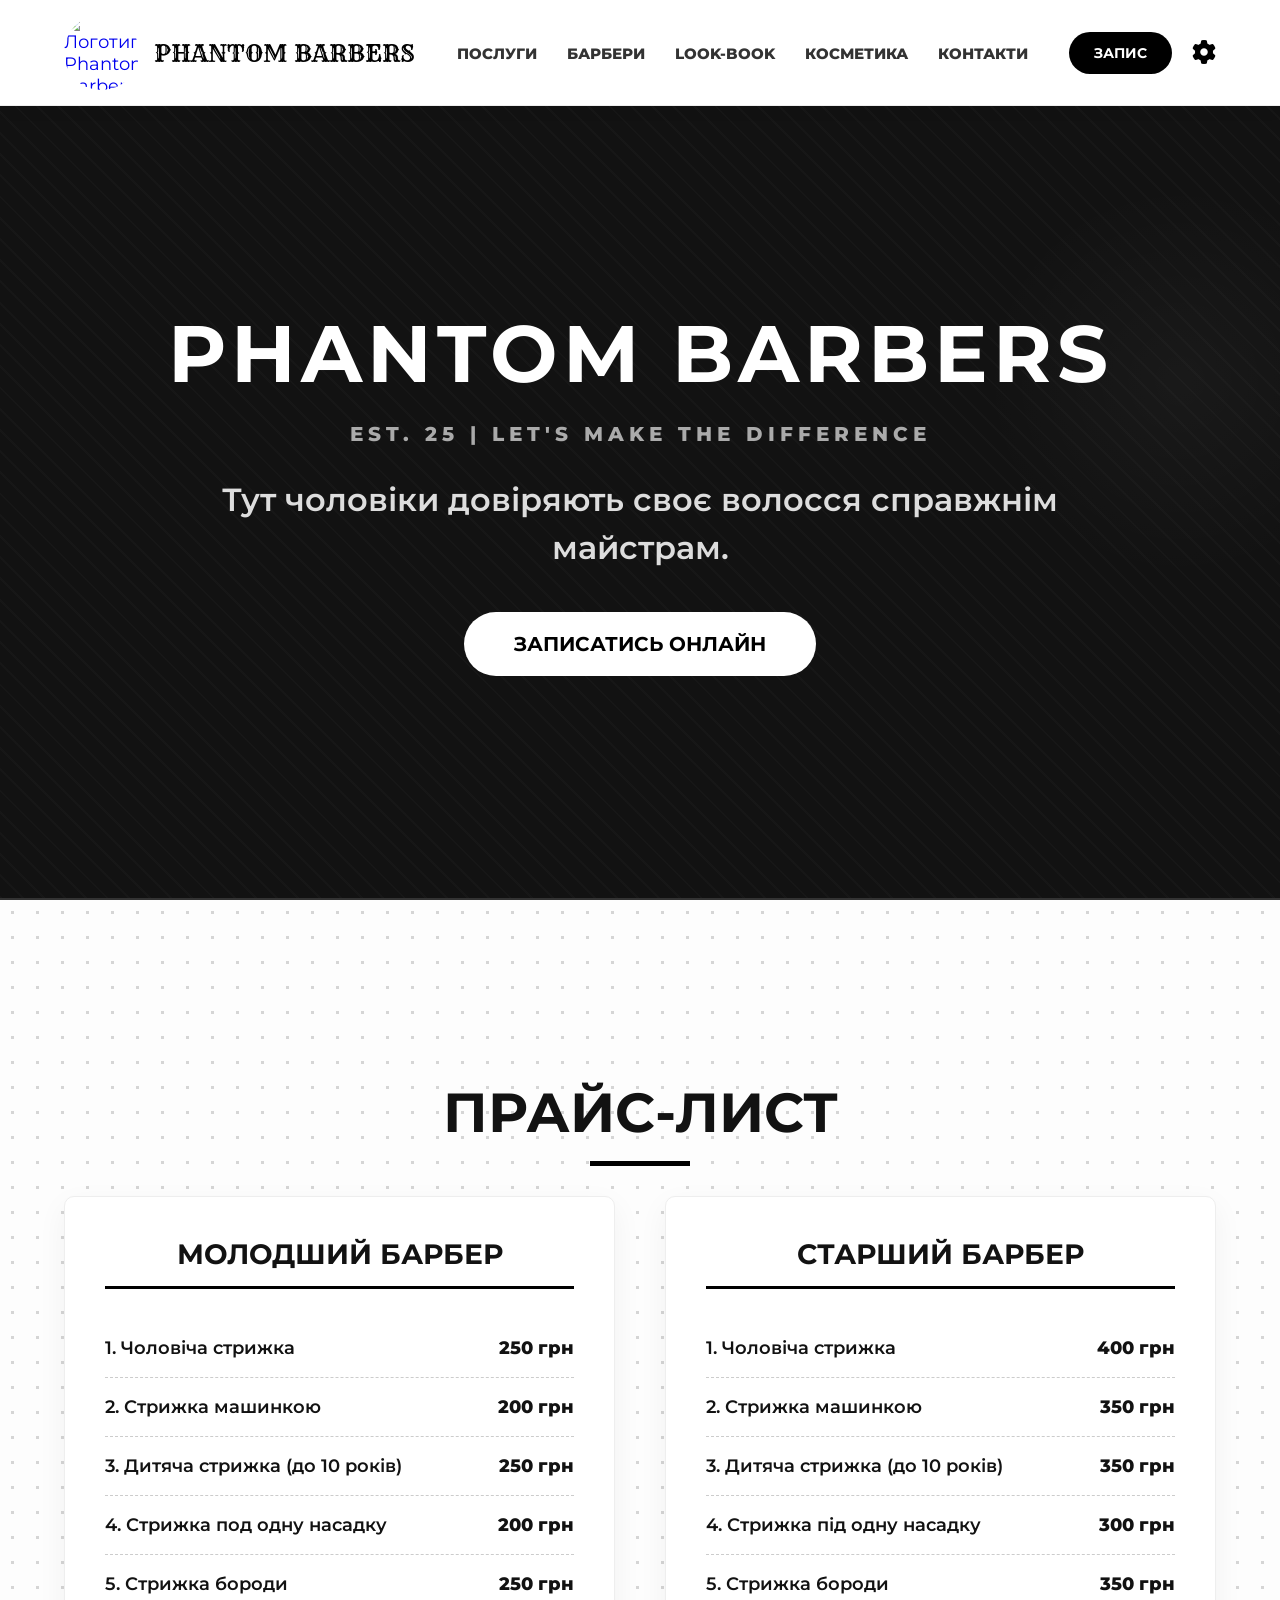
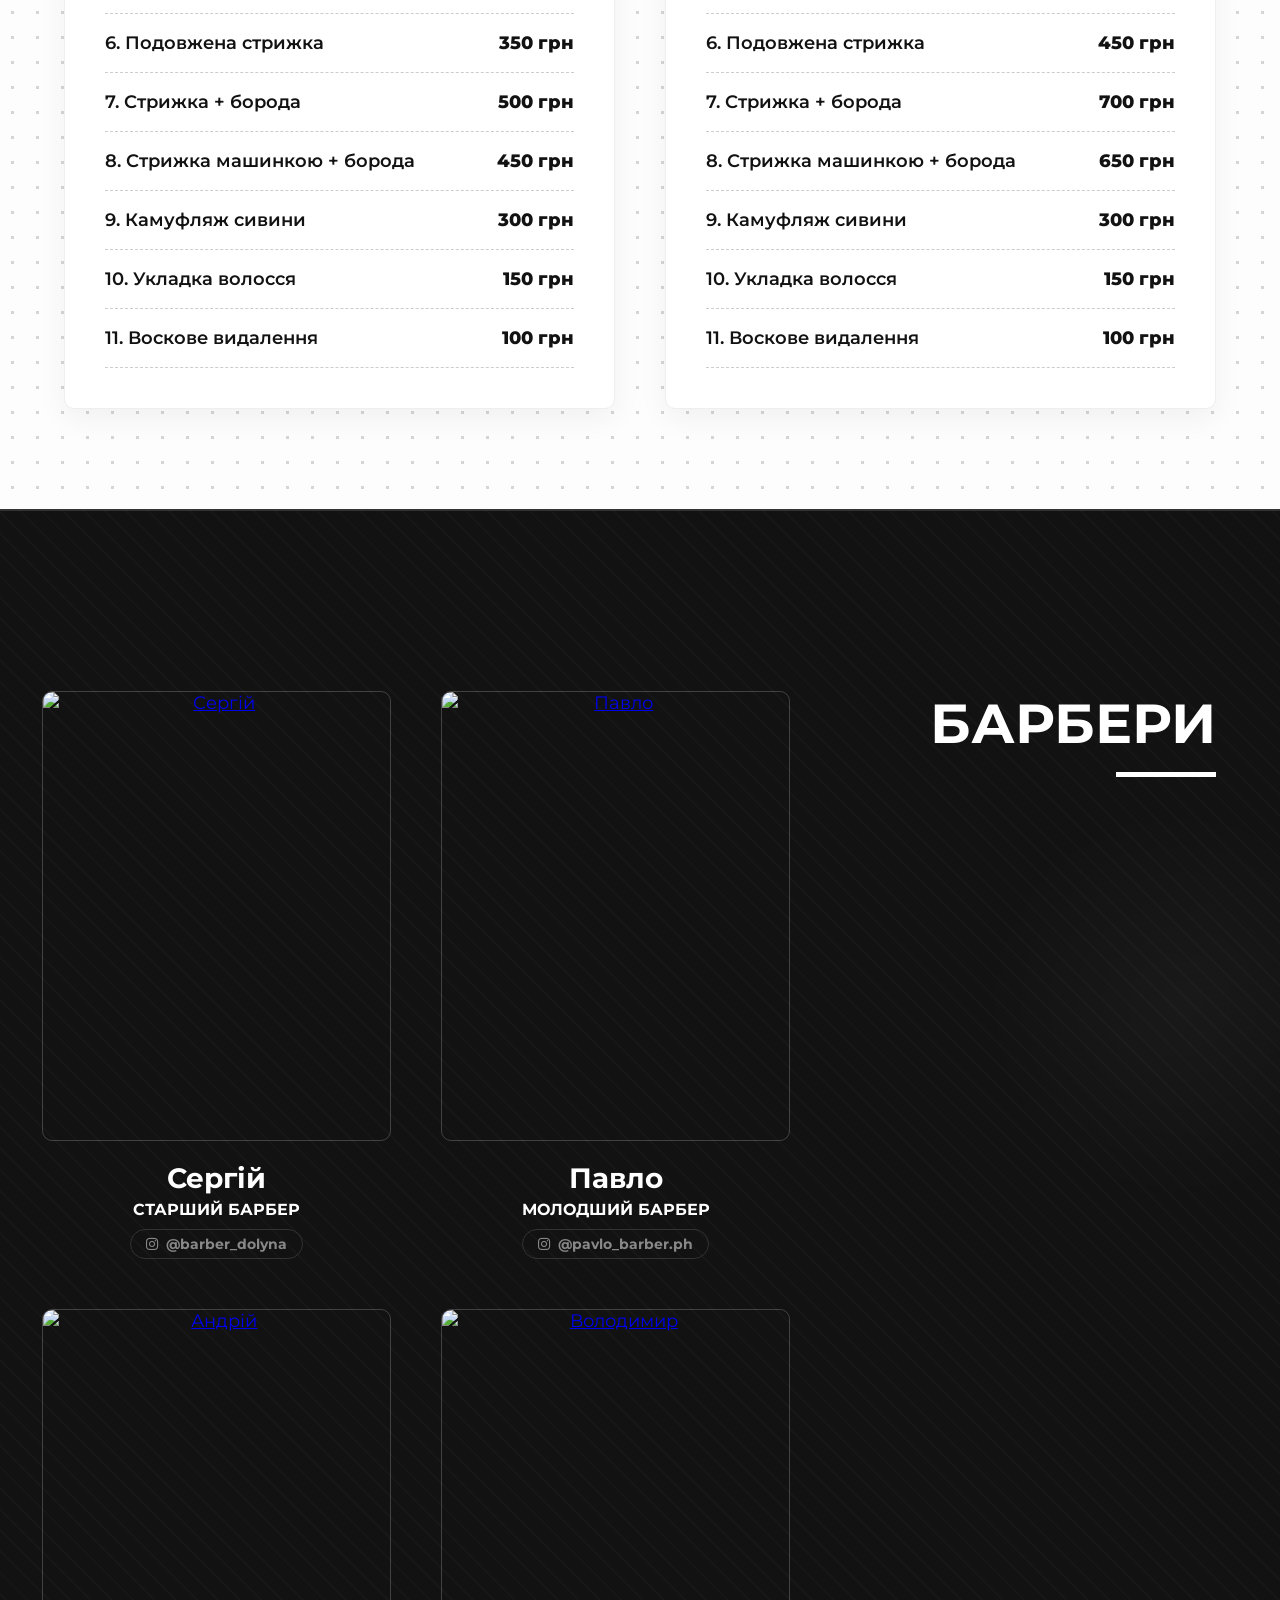
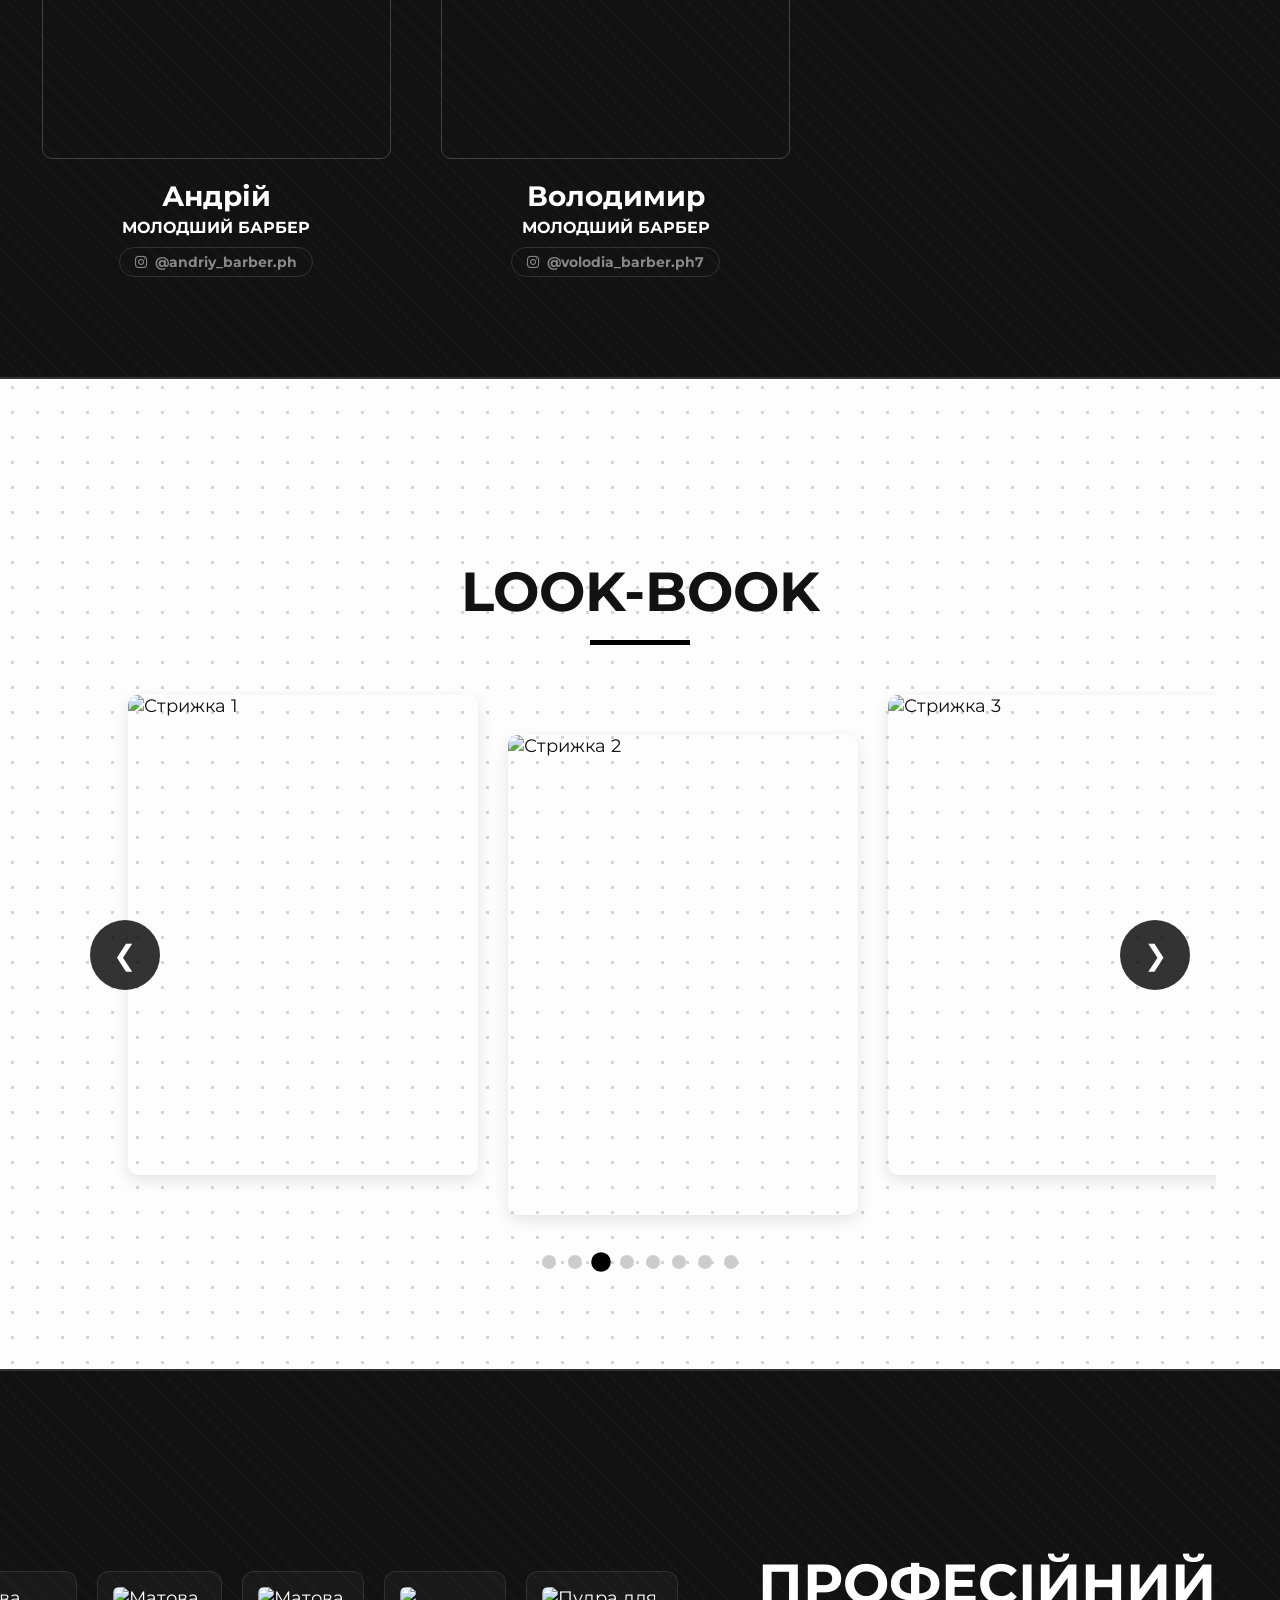
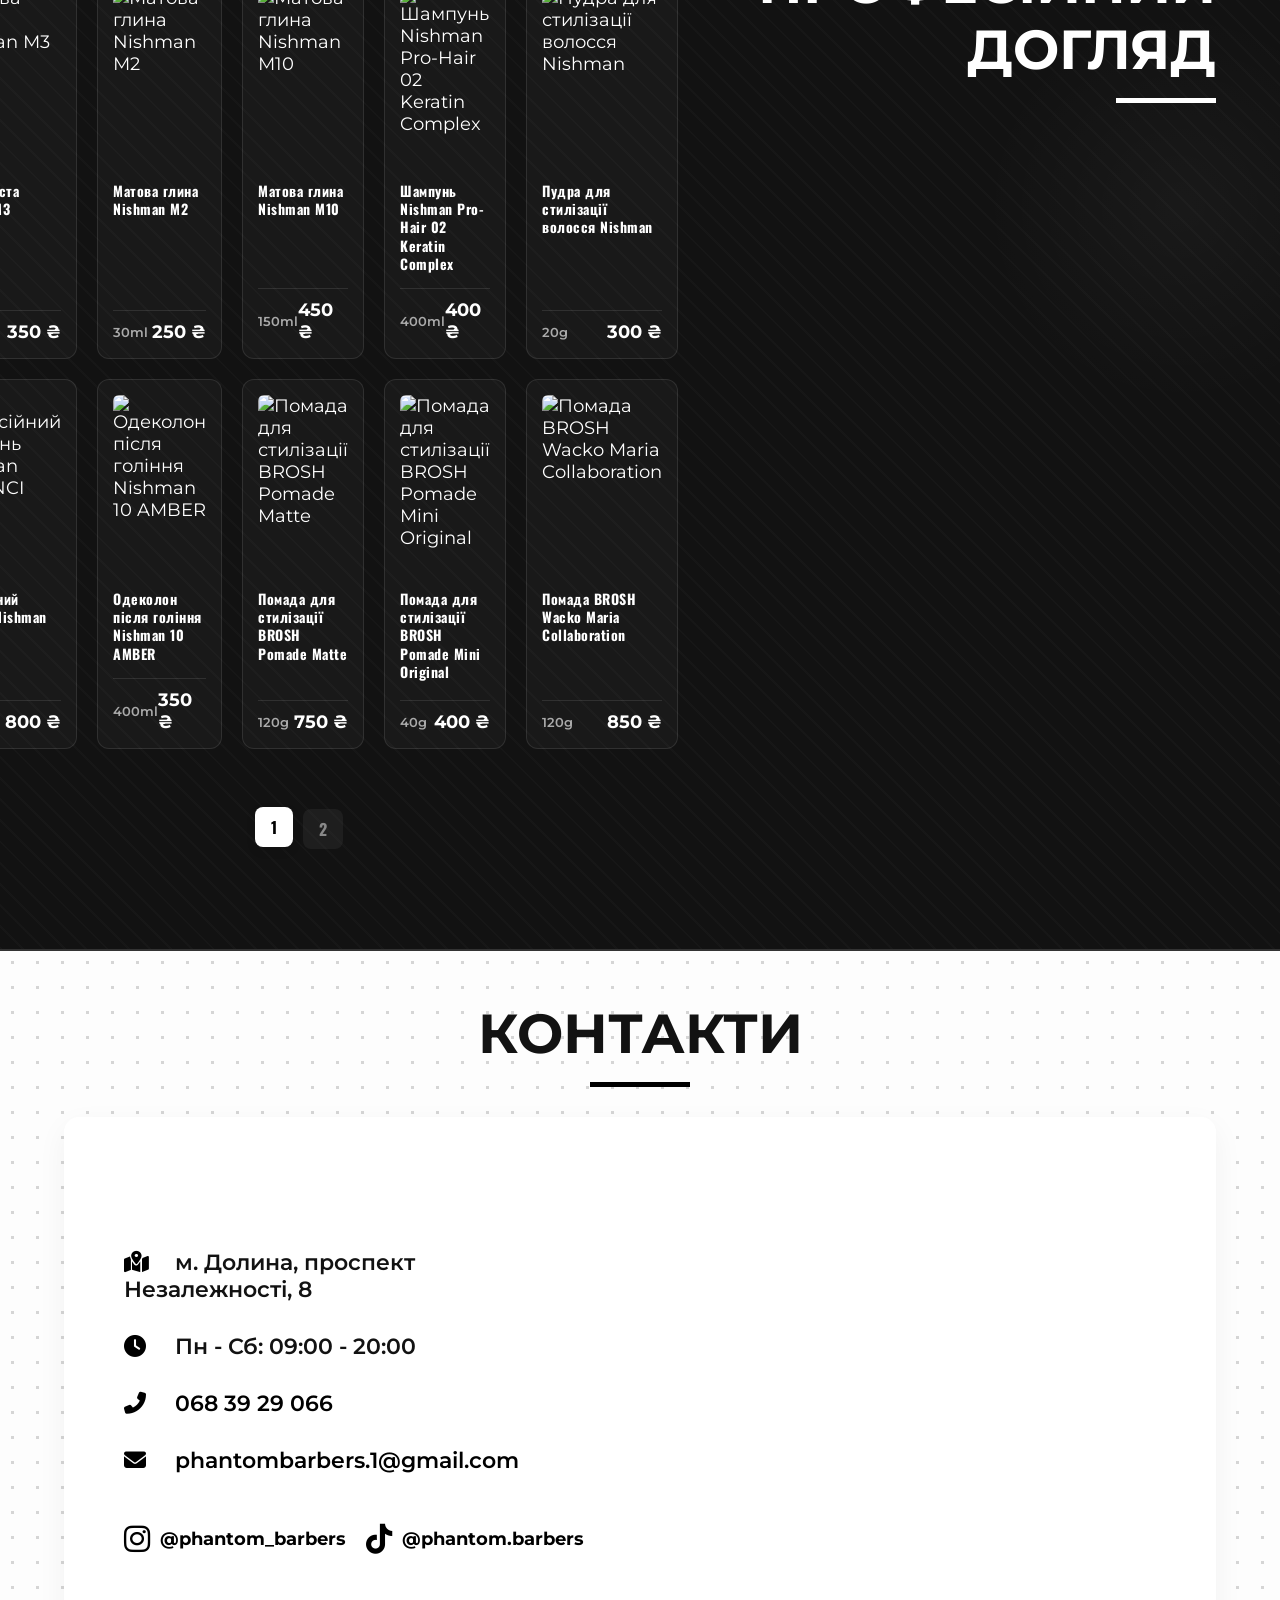
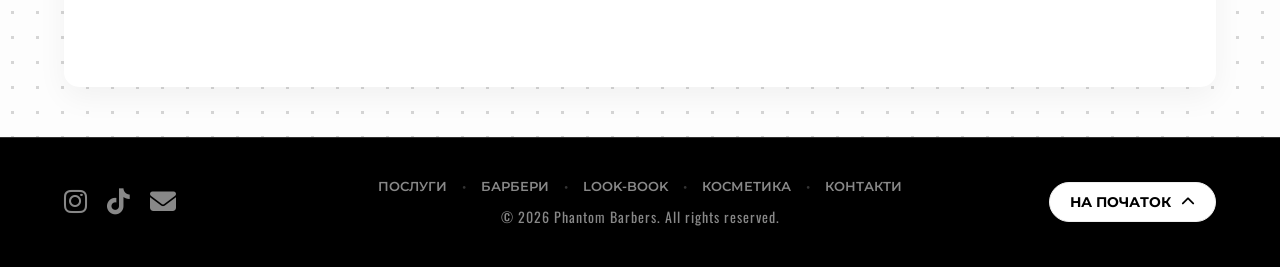
==== index.html @ be71cfca "Add files via upload" ====
<!DOCTYPE html>
<html lang="uk">
<head>
    <meta charset="UTF-8">
    <meta name="viewport" content="width=device-width, initial-scale=1.0">
    
    <title>Phantom Barbers | Долина</title>
    <meta name="description" content="Phantom Barbers — преміальний барбершоп у м. Долина. Професійні чоловічі стрижки, оформлення бороди та якісна чоловіча косметика.">
    
    <link rel="stylesheet" href="https://cdnjs.cloudflare.com/ajax/libs/font-awesome/6.4.0/css/all.min.css">
    <link rel="icon" type="image/png" href="images/logo.jpg">
    <link rel="stylesheet" href="style.css">
    
    <link href="https://fonts.googleapis.com/css2?family=Montserrat:wght@300;400;600;800&family=Oswald:wght@500;700&family=Rye&display=swap" rel="stylesheet">
</head>
<body id="top">

    <div id="preloader"><img src="images/logo.jpg" alt="Завантаження" class="preloader-logo"></div>

    <header>
        <a href="#top" class="logo-block">
            <img src="images/logo.jpg" alt="Логотип Phantom Barbers" class="header-logo">
            <span class="logo-text">Phantom Barbers</span>
        </a>
        
        <button class="hamburger" aria-label="Відкрити меню навігації"><i class="fas fa-bars"></i></button>

        <nav class="nav-menu">
            <ul>
                <li><a href="#services">Послуги</a></li>
                <li><a href="#barbers">Барбери</a></li>
                <li><a href="#lookbook">Look-Book</a></li>
                <li><a href="#cosmetics">Косметика</a></li>
                <li><a href="#contacts">Контакти</a></li>
                
                <li class="mobile-book-li">
                    <a href="https://w.wlaunch.net/i/999b5880-0034-11f1-920a-491fb198e776/b/999d2d5e-0034-11f1-920a-491fb198e776/r" target="_blank" class="mobile-book-btn" style="color: #ffffff !important; background-color: #000000 !important; border: 2px solid #ffffff !important; opacity: 1 !important; font-weight: 900 !important; letter-spacing: 1px !important;">ЗАПИС ОНЛАЙН</a>
                </li>
                
                <li class="mobile-settings">
                    <div class="theme-switcher-block">
                        <button onclick="toggleTheme('light')" class="theme-toggle-btn btn-light-theme active"><i class="fas fa-sun"></i></button>
                        <button onclick="toggleTheme('dark')" class="theme-toggle-btn btn-dark-theme"><i class="fas fa-moon"></i></button>
                    </div>
                    <div class="lang-switcher">
                        <a href="index.html" class="lang active">УКР</a>
                        <a href="en.html" class="lang">ENG</a>
                    </div>
                </li>
            </ul>
        </nav>
        
        <div class="header-actions">
            <a href="https://w.wlaunch.net/i/999b5880-0034-11f1-920a-491fb198e776/b/999d2d5e-0034-11f1-920a-491fb198e776/r" target="_blank" class="header-book-btn">ЗАПИС</a>
            <div class="settings-container">
                <button class="gear-btn" aria-label="Налаштування сайту"><i class="fas fa-cog"></i></button>
                <div class="settings-dropdown">
                    <p class="dropdown-title">Тема</p>
                    <div class="theme-switcher-block">
                        <button onclick="toggleTheme('light')" class="theme-toggle-btn btn-light-theme active"><i class="fas fa-sun"></i> Світла</button>
                        <button onclick="toggleTheme('dark')" class="theme-toggle-btn btn-dark-theme"><i class="fas fa-moon"></i> Темна</button>
                    </div>
                    <p class="dropdown-title">Мова</p>
                    <div class="lang-switcher">
                        <a href="index.html" class="lang active">УКР</a>
                        <a href="en.html" class="lang">ENG</a>
                    </div>
                </div>
            </div>
        </div>
    </header>

    <section id="about" class="hero dark-section">
        <div class="hero-content scroll-reveal">
            <h1>PHANTOM BARBERS</h1>
            <p class="subtitle">EST. 25 | LET'S MAKE THE DIFFERENCE</p>
            <p class="about-text">Тут чоловіки довіряють своє волосся справжнім майстрам.</p>
            <a href="https://w.wlaunch.net/i/999b5880-0034-11f1-920a-491fb198e776/b/999d2d5e-0034-11f1-920a-491fb198e776/r" target="_blank" class="btn-book pulse-btn hero-btn">ЗАПИСАТИСЬ ОНЛАЙН</a>
        </div>
    </section>

    <section id="services" class="full-width-section light-section" style="padding-bottom: 100px;">
        <h2 class="section-title title-center scroll-reveal">ПРАЙС-ЛИСТ</h2>
        
        <div class="mobile-price-toggle scroll-reveal">
            <button class="price-btn active" id="btn-junior" onclick="togglePrice('junior')">МОЛОДШИЙ БАРБЕР</button>
            <button class="price-btn" id="btn-senior" onclick="togglePrice('senior')">СТАРШИЙ БАРБЕР</button>
        </div>

        <div class="price-lists-wrapper">
            <div class="price-list-col slide-left" id="col-junior">
                <h3 class="price-col-title">МОЛОДШИЙ БАРБЕР</h3>
                <div class="price-row"><span class="col-service">1. Чоловіча стрижка</span><span class="col-price">250 грн</span></div>
                <div class="price-row"><span class="col-service">2. Стрижка машинкою</span><span class="col-price">200 грн</span></div>
                <div class="price-row"><span class="col-service">3. Дитяча стрижка (до 10 років)</span><span class="col-price">250 грн</span></div>
                <div class="price-row"><span class="col-service">4. Стрижка под одну насадку</span><span class="col-price">200 грн</span></div>
                <div class="price-row"><span class="col-service">5. Стрижка бороди</span><span class="col-price">250 грн</span></div>
                <div class="price-row"><span class="col-service">6. Подовжена стрижка</span><span class="col-price">350 грн</span></div>
                <div class="price-row"><span class="col-service">7. Стрижка + борода</span><span class="col-price">500 грн</span></div>
                <div class="price-row"><span class="col-service">8. Стрижка машинкою + борода</span><span class="col-price">450 грн</span></div>
                <div class="price-row"><span class="col-service">9. Камуфляж сивини</span><span class="col-price">300 грн</span></div>
                <div class="price-row"><span class="col-service">10. Укладка волосся</span><span class="col-price">150 грн</span></div>
                <div class="price-row"><span class="col-service">11. Воскове видалення</span><span class="col-price">100 грн</span></div>
            </div>
            
            <div class="price-list-col slide-right hidden-mobile" id="col-senior">
                <h3 class="price-col-title">СТАРШИЙ БАРБЕР</h3>
                <div class="price-row"><span class="col-service">1. Чоловіча стрижка</span><span class="col-price">400 грн</span></div>
                <div class="price-row"><span class="col-service">2. Стрижка машинкою</span><span class="col-price">350 грн</span></div>
                <div class="price-row"><span class="col-service">3. Дитяча стрижка (до 10 років)</span><span class="col-price">350 грн</span></div>
                <div class="price-row"><span class="col-service">4. Стрижка під одну насадку</span><span class="col-price">300 грн</span></div>
                <div class="price-row"><span class="col-service">5. Стрижка бороди</span><span class="col-price">350 грн</span></div>
                <div class="price-row"><span class="col-service">6. Подовжена стрижка</span><span class="col-price">450 грн</span></div>
                <div class="price-row"><span class="col-service">7. Стрижка + борода</span><span class="col-price">700 грн</span></div>
                <div class="price-row"><span class="col-service">8. Стрижка машинкою + борода</span><span class="col-price">650 грн</span></div>
                <div class="price-row"><span class="col-service">9. Камуфляж сивини</span><span class="col-price">300 грн</span></div>
                <div class="price-row"><span class="col-service">10. Укладка волосся</span><span class="col-price">150 грн</span></div>
                <div class="price-row"><span class="col-service">11. Воскове видалення</span><span class="col-price">100 грн</span></div>
            </div>
        </div>
    </section>

    <section id="barbers" class="split-section reverse dark-section">
        <div class="split-title"><h2 class="section-title title-right">БАРБЕРИ</h2></div>
        <div class="split-content grid-2x2">
            <article class="barber-box scroll-reveal">
                <a href="https://instagram.com/barber_dolyna" target="_blank"><img src="images/barber1.jpg" alt="Сергій" class="b-img" loading="lazy"></a>
                <h3>Сергій</h3><span class="b-rank">Старший барбер</span>
                <a href="https://instagram.com/barber_dolyna" class="b-inst" target="_blank"><i class="fab fa-instagram"></i> @barber_dolyna</a>
            </article>
            <article class="barber-box scroll-reveal">
                <a href="https://instagram.com/pavlo_barber.ph" target="_blank"><img src="images/barber2.jpg" alt="Павло" class="b-img" loading="lazy"></a>
                <h3>Павло</h3><span class="b-rank">Молодший барбер</span>
                <a href="https://instagram.com/pavlo_barber.ph" class="b-inst" target="_blank"><i class="fab fa-instagram"></i> @pavlo_barber.ph</a>
            </article>
            <article class="barber-box scroll-reveal">
                <a href="https://instagram.com/andriy_barber.ph" target="_blank"><img src="images/barber3.jpg" alt="Андрій" class="b-img" loading="lazy"></a>
                <h3>Андрій</h3><span class="b-rank">Молодший барбер</span>
                <a href="https://instagram.com/andriy_barber.ph" class="b-inst" target="_blank"><i class="fab fa-instagram"></i> @andriy_barber.ph</a>
            </article>
            <article class="barber-box scroll-reveal">
                <a href="https://instagram.com/volodia_barber.ph7" target="_blank"><img src="images/barber4.jpg" alt="Володимир" class="b-img" loading="lazy"></a>
                <h3>Володимир</h3><span class="b-rank">Молодший барбер</span>
                <a href="https://instagram.com/volodia_barber.ph7" class="b-inst" target="_blank"><i class="fab fa-instagram"></i> @volodia_barber.ph7</a>
            </article>
        </div>
    </section>

    <section id="lookbook" class="full-width-section light-section">
        <h2 class="section-title title-center scroll-reveal">LOOK-BOOK</h2>
        <div class="lookbook-container scroll-reveal">
            <button class="look-btn l-prev" aria-label="Попереднє фото" onclick="moveLookbook(-1)">❮</button>
            <button class="look-btn l-next" aria-label="Наступне фото" onclick="moveLookbook(1)">❯</button>
            <div class="lookbook-track" id="lookbook-track">
                <img src="images/work1.jpg" data-index="0" alt="Стрижка 1" loading="lazy" onclick="openLightbox(this)">
                <img src="images/work2.jpg" data-index="1" alt="Стрижка 2" loading="lazy" onclick="openLightbox(this)">
                <img src="images/work3.jpg" data-index="2" alt="Стрижка 3" loading="lazy" onclick="openLightbox(this)">
                <img src="images/work4.jpg" data-index="3" alt="Стрижка 4" loading="lazy" onclick="openLightbox(this)">
                <img src="images/work5.jpg" data-index="4" alt="Стрижка 5" loading="lazy" onclick="openLightbox(this)">
                <img src="images/work6.jpg" data-index="5" alt="Стрижка 6" loading="lazy" onclick="openLightbox(this)">
                <img src="images/work7.jpg" data-index="6" alt="Стрижка 7" loading="lazy" onclick="openLightbox(this)">
                <img src="images/work8.jpg" data-index="7" alt="Стрижка 8" loading="lazy" onclick="openLightbox(this)">
            </div>
        </div>
        <div class="lookbook-dots scroll-reveal">
            <button class="dot active" data-dot="0" aria-label="Фото 1" onclick="jumpToLookbook(0)"></button>
            <button class="dot" data-dot="1" aria-label="Фото 2" onclick="jumpToLookbook(1)"></button>
            <button class="dot" data-dot="2" aria-label="Фото 3" onclick="jumpToLookbook(2)"></button>
            <button class="dot" data-dot="3" aria-label="Фото 4" onclick="jumpToLookbook(3)"></button>
            <button class="dot" data-dot="4" aria-label="Фото 5" onclick="jumpToLookbook(4)"></button>
            <button class="dot" data-dot="5" aria-label="Фото 6" onclick="jumpToLookbook(5)"></button>
            <button class="dot" data-dot="6" aria-label="Фото 7" onclick="jumpToLookbook(6)"></button>
            <button class="dot" data-dot="7" aria-label="Фото 8" onclick="jumpToLookbook(7)"></button>
        </div>
    </section>

    <section id="cosmetics" class="split-section reverse dark-section">
        <div class="split-title"><h2 class="section-title title-right">ПРОФЕСІЙНИЙ ДОГЛЯД</h2></div>
        <div class="split-content">
            <div class="cosmetics-slider-container scroll-reveal">
                <div class="cosmetics-track" id="cosmetics-grid"></div>
                <div class="pagination" id="cosmetics-pagination"></div>
            </div>
        </div>
    </section>

    <section id="contacts" class="light-section" style="padding-top: 50px; padding-bottom: 50px;">
        <h2 class="section-title title-center scroll-reveal">КОНТАКТИ</h2>
        <div class="contacts-wrapper scroll-reveal">
            <div class="c-info">
                <p class="c-item"><i class="fas fa-map-marked-alt"></i> м. Долина, проспект Незалежності, 8</p>
                <p class="c-item"><i class="fas fa-clock"></i> Пн - Сб: 09:00 - 20:00</p>
                <p class="c-item"><i class="fas fa-phone-alt"></i> <a href="tel:0683929066">068 39 29 066</a></p>
                <p class="c-item"><i class="fas fa-envelope"></i> <a href="mailto:phantombarbers.1@gmail.com">phantombarbers.1@gmail.com</a></p>
                <div class="c-socials">
                    <a href="https://instagram.com/phantom_barbers" target="_blank"><i class="fab fa-instagram"></i> @phantom_barbers</a>
                    <a href="https://tiktok.com/@phantom.barbers" target="_blank"><i class="fab fa-tiktok"></i> @phantom.barbers</a>
                </div>
            </div>
            <div class="c-map">
                <iframe src="https://maps.google.com/maps?q=проспект+Незалежності,+8,+Долина,+Івано-Франківська+область&output=embed" width="100%" height="100%" style="border:0; min-height: 450px; border-radius: 15px;" allowfullscreen="" loading="lazy" referrerpolicy="no-referrer-when-downgrade"></iframe>
            </div>
        </div>
    </section>

    <a href="https://w.wlaunch.net/i/999b5880-0034-11f1-920a-491fb198e776/b/999d2d5e-0034-11f1-920a-491fb198e776/r" target="_blank" class="float-book-btn pulse-btn" aria-label="Записатись">
        <i class="fas fa-cut"></i><span>ЗАПИС</span>
    </a>

    <footer>
        <div class="footer-container">
            <div class="footer-left">
                <div class="footer-socials">
                    <a href="https://instagram.com/phantom_barbers" target="_blank" aria-label="Instagram"><i class="fab fa-instagram"></i></a>
                    <a href="https://tiktok.com/@phantom.barbers" target="_blank" aria-label="TikTok"><i class="fab fa-tiktok"></i></a>
                    <a href="mailto:phantombarbers.1@gmail.com" aria-label="Email"><i class="fas fa-envelope"></i></a>
                </div>
            </div>
            <div class="footer-center">
                <div class="footer-text-nav">
                    <a href="#services">Послуги</a>
                    <a href="#barbers">Барбери</a>
                    <a href="#lookbook">Look-Book</a>
                    <a href="#cosmetics">Косметика</a>
                    <a href="#contacts">Контакти</a>
                </div>
                <p>© 2026 Phantom Barbers. All rights reserved.</p>
            </div>
            <div class="footer-right">
                <a href="#top" class="btn-to-top" aria-label="На початок">На початок <i class="fas fa-chevron-up bounce-icon"></i></a>
            </div>
        </div>
    </footer>

    <div id="lightbox" class="lightbox" onclick="closeLightbox()"><button class="close-lightbox" aria-label="Закрити photo">×</button><img class="lightbox-content" id="lightbox-img" alt="Збільшене фото"></div>

    <script src="script.js"></script>
</body>
</html>
---- style.css ----
:root {
    --c-white: #ffffff; 
    --c-offwhite: #fdfdfd; 
    --c-black: #000000;
    --c-dark: #121212; 
    --c-dark-sec: #1a1a1a; 
    --c-gray-light: #eeeeee;
    --c-gray: #888888; 
    --c-gray-dark: #333333;
    --font-main: 'Montserrat', sans-serif; 
    --font-heading: 'Oswald', sans-serif; 
    --font-logo: 'Rye', cursive;
    --transition: 0.3s ease;
}

* { margin: 0; padding: 0; box-sizing: border-box; }
html { scroll-behavior: smooth; }

body { 
    font-family: var(--font-main); 
    overflow-x: hidden; 
    font-size: 18px; 
    background-color: var(--c-offwhite); 
    background-image: radial-gradient(#d5d5d5 1.5px, transparent 1.5px); 
    background-size: 25px 25px; 
    transition: background var(--transition), color var(--transition); 
    width: 100%; 
    max-width: 100vw;
}

#preloader { 
    position: fixed; top: 0; left: 0; width: 100%; height: 100%; 
    background: var(--c-dark); z-index: 9999; 
    display: flex; justify-content: center; align-items: center; 
    transition: opacity 0.5s ease; 
}
.preloader-logo { 
    width: 130px; height: 130px; border-radius: 50%; object-fit: cover; 
    filter: invert(1); mix-blend-mode: screen; position: relative; z-index: 10;
}
#preloader::before, #preloader::after {
    content: ''; position: absolute; width: 130px; height: 130px; border-radius: 50%; 
    border: 2px solid rgba(255, 255, 255, 0.4); animation: ripple-out 2s infinite linear; opacity: 0; z-index: 1;
}
#preloader::after { animation-delay: 1s; }
@keyframes ripple-out { 0% { transform: scale(1); opacity: 0.8; } 100% { transform: scale(2.8); opacity: 0; } }

header { 
    position: fixed; top: 0; width: 100%; background-color: #ffffff; 
    padding: 15px 5vw; display: flex; justify-content: space-between; 
    align-items: center; z-index: 1000; border-bottom: 1px solid var(--c-gray-light); 
    box-shadow: 0 4px 15px rgba(0,0,0,0.05); 
}
.logo-block { display: flex; align-items: center; gap: 15px; text-decoration: none; transition: var(--transition); z-index: 1001;}
.logo-block:hover { opacity: 0.7; }
.header-logo { height: 75px; width: 75px; object-fit: cover; border-radius: 50%; }
.logo-text { font-family: var(--font-logo); font-size: 24px; text-transform: uppercase; color: var(--c-black); }

.header-actions { display: flex; align-items: center; gap: 20px; z-index: 1001; }
.hamburger { display: none; background: none; border: none; font-size: 28px; color: var(--c-black); cursor: pointer; z-index: 1001; }

.nav-menu ul { list-style: none; display: flex; gap: 30px; align-items: center; }
.nav-menu ul li a { color: var(--c-gray-dark); text-decoration: none; text-transform: uppercase; font-size: 15px; font-weight: 800; position: relative; display: inline-block; transition: var(--transition); }
.nav-menu ul li a::after { content: ''; position: absolute; width: 0; height: 3px; background-color: var(--c-black); bottom: -8px; left: 0; transition: width var(--transition); }
.nav-menu ul li a:hover { color: var(--c-black); transform: scale(1.1); }
.nav-menu ul li a:hover::after { width: 100%; }

.mobile-settings { display: none; }
.mobile-book-li { display: none; margin-top: 10px; width: 100%; text-align: center; }

.mobile-book-btn { 
    background-color: #000000 !important; 
    color: #ffffff !important; 
    font-weight: 900 !important;
    letter-spacing: 1px !important;
    padding: 14px 35px !important; 
    border-radius: 50px !important; 
    text-decoration: none !important; 
    font-size: 16px !important; 
    display: inline-block !important; 
    transition: var(--transition) !important; 
    border: 2px solid #000000 !important; 
}
.mobile-book-btn:hover { background-color: #333333 !important; }

.header-book-btn { background: var(--c-black); color: var(--c-white); padding: 12px 25px; border-radius: 50px; text-decoration: none; font-weight: bold; font-size: 14px; transition: var(--transition); }
.header-book-btn:hover { background: var(--c-gray-dark); transform: scale(1.05); }

.settings-container { position: relative; }
.gear-btn { background: none; border: none; font-size: 24px; color: var(--c-black); cursor: pointer; transition: transform 0.5s ease; }
.gear-btn:hover { transform: rotate(90deg); color: var(--c-gray); }

.settings-dropdown { position: absolute; top: 50px; right: 0; background: var(--c-white); border: 1px solid var(--c-gray-light); box-shadow: 0 15px 30px rgba(0,0,0,0.1); border-radius: 15px; padding: 20px; width: 220px; display: flex; flex-direction: column; gap: 15px; opacity: 0; visibility: hidden; transform: translateY(-10px); transition: var(--transition); z-index: 100; }
.settings-dropdown.active { opacity: 1; visibility: visible; transform: translateY(0); }
.dropdown-title { font-size: 12px; text-transform: uppercase; color: var(--c-gray); font-weight: bold; margin-bottom: -5px; }

.theme-switcher-block, .lang-switcher { display: inline-flex; background: rgba(128, 128, 128, 0.15); border-radius: 30px; padding: 4px; align-items: center; white-space: nowrap; flex-shrink: 0; }
.theme-toggle-btn, .lang { min-width: 0; background: transparent; border: none; color: var(--c-gray); padding: 8px 16px; font-size: 14px; font-weight: bold; border-radius: 25px; cursor: pointer; transition: var(--transition); text-decoration: none; display: inline-flex; align-items: center; justify-content: center; gap: 8px; white-space: nowrap; flex: 1; margin: 0; }
.theme-toggle-btn.active, .lang.active { background: var(--c-white); color: var(--c-black); box-shadow: 0 2px 8px rgba(0,0,0,0.15); }
.theme-toggle-btn:hover:not(.active), .lang:hover:not(.active) { color: var(--c-black); }

.hero-btn { display: inline-block; margin-top: 40px; padding: 20px 50px; font-size: 20px; font-weight: bold; text-decoration: none; border-radius: 50px; background-color: var(--c-white); color: var(--c-black); transition: var(--transition); cursor: pointer; border: none; }
.hero-btn:hover { background: var(--c-gray-light); transform: scale(1.05); box-shadow: 0 10px 20px rgba(0,0,0,0.3); }

.float-book-btn { position: fixed; bottom: 30px; right: 30px; width: 90px; height: 90px; background-color: var(--c-black); color: var(--c-white); border-radius: 50%; display: flex; flex-direction: column; justify-content: center; align-items: center; text-decoration: none; z-index: 999; box-shadow: 0 10px 20px rgba(0,0,0,0.3); opacity: 0; visibility: hidden; transform: scale(0.8); transition: all 0.4s ease; }
.float-book-btn.visible { opacity: 1; visibility: visible; transform: scale(1); }
.float-book-btn i { font-size: 24px; margin-bottom: 5px; }
.float-book-btn span { font-size: 12px; font-weight: bold; letter-spacing: 1px; }
.float-book-btn:hover { background-color: var(--c-gray-dark); transform: scale(1.1); }

section { position: relative; padding: 180px 5vw 100px 5vw; min-height: 80vh; margin: 0 auto; width: 100%; box-sizing: border-box; }
.dark-section { background-color: var(--c-dark); background-image: repeating-linear-gradient(45deg, rgba(255,255,255,0.02) 0px, rgba(255,255,255,0.02) 2px, transparent 2px, transparent 15px); color: var(--c-white); border-bottom: 2px solid var(--c-gray-dark); border-top: 2px solid var(--c-gray-dark); }
.dark-section::after { content: ''; position: absolute; right: -100px; top: 20%; width: 400px; height: 400px; background: radial-gradient(circle, rgba(255,255,255,0.03) 0%, transparent 70%); border-radius: 50%; pointer-events: none; z-index: 0; }
.dark-section .section-title::after { background: var(--c-white); }
.dark-section .subtitle { color: #aaaaaa; }
.dark-section .about-text { color: #dddddd; }

.light-section { background-color: transparent; color: var(--c-dark); }
.light-section .section-title::after { background: var(--c-black); }

.hero-content, .price-lists-wrapper, .split-title, .split-content, .lookbook-container, .contacts-wrapper, .section-title { position: relative; z-index: 2; }
.split-section { display: flex; flex-direction: row; justify-content: space-between; align-items: flex-start; gap: 80px; max-width: 1600px; margin: 0 auto; width: 100%; }
.split-section.reverse { flex-direction: row-reverse; }
.split-title { flex: 0 0 30%; position: sticky; top: 150px; }
.split-content { flex: 0 0 65%; width: 100%; }

.section-title { font-size: 55px; text-transform: uppercase; position: relative; line-height: 1.2; margin-bottom: 50px; }
.title-left { text-align: left; } .title-right { text-align: right; } .title-center { text-align: center; margin-bottom: 50px; }
.title-left::after { content: ''; position: absolute; width: 100px; height: 5px; bottom: -20px; left: 0; }
.title-right::after { content: ''; position: absolute; width: 100px; height: 5px; bottom: -20px; right: 0; }
.title-center::after { content: ''; position: absolute; width: 100px; height: 5px; bottom: -20px; left: 50%; transform: translateX(-50%); }

.hero { display: flex; justify-content: center; align-items: center; text-align: center; min-height: 100vh; }
.hero h1 { font-size: 80px; letter-spacing: 5px; margin-bottom: 20px;}
.subtitle { font-weight: 800; font-size: 20px; letter-spacing: 5px; margin-bottom: 30px;}
.about-text { max-width: 900px; font-size: 32px; font-weight: 600; line-height: 1.5; margin: 0 auto;}

.mobile-price-toggle { display: none; }
.price-lists-wrapper { display: flex; justify-content: space-between; gap: 50px; max-width: 1400px; margin: 0 auto; width: 100%; }
.price-list-col { flex: 1; background: var(--c-white); border: 1px solid var(--c-gray-light); border-radius: 10px; padding: 40px; box-shadow: 0 10px 30px rgba(0,0,0,0.05); transition: background var(--transition), border var(--transition); }
.price-col-title { font-size: 28px; text-align: center; margin-bottom: 30px; border-bottom: 3px solid var(--c-black); padding-bottom: 15px; }
.price-row { display: flex; justify-content: space-between; align-items: center; padding: 18px 0; border-bottom: 1px dashed #ccc; font-size: 18px; transition: var(--transition); }
.price-row:hover { background-color: #f9f9f9; transform: translateX(10px); padding-left: 10px; }
.col-service { font-weight: 600; } .col-price { font-weight: 800; }

.slide-left { opacity: 0; transform: translateX(-150px); transition: all 1s ease-out; }
.slide-right { opacity: 0; transform: translateX(150px); transition: all 1s ease-out; }
.slide-left.active, .slide-right.active { opacity: 1; transform: translateX(0); }

.grid-2x2 { display: grid; grid-template-columns: repeat(2, 1fr); gap: 50px; width: 100%; }
.barber-box { text-align: center; }
.b-img { width: 100%; height: 450px; object-fit: cover; transition: 0.5s; border-radius: 10px; margin-bottom: 20px; border: 1px solid rgba(255,255,255,0.2); display: block;}
.barber-box:hover .b-img { transform: scale(1.02); }
.barber-box h3 { font-size: 28px; margin-bottom: 5px; }
.b-rank { font-size: 16px; font-weight: bold; text-transform: uppercase; display: block; margin-bottom: 10px;}
.b-inst { display: inline-flex; align-items: center; gap: 8px; color: var(--c-gray); text-decoration: none; font-size: 14px; font-weight: bold; transition: var(--transition); border: 1px solid var(--c-gray-dark); padding: 5px 15px; border-radius: 20px; }
.b-inst:hover { color: var(--c-white); border-color: var(--c-white); background: rgba(255,255,255,0.1); }

.lookbook-container { width: 100%; position: relative; display: flex; align-items: center; margin-top: 40px; }
.lookbook-track { display: flex; align-items: center; gap: 30px; overflow-x: auto; width: 100%; padding: 40px 5vw; scroll-behavior: smooth; -webkit-overflow-scrolling: touch; }
.lookbook-track::-webkit-scrollbar { display: none; }
.lookbook-track img { width: 350px; height: 480px; object-fit: cover; flex-shrink: 0; border-radius: 10px; transition: transform 0.4s ease, box-shadow 0.4s ease; box-shadow: 0 5px 15px rgba(0,0,0,0.1); cursor: pointer; }
.lookbook-track img.lb-odd { transform: translateY(-20px); }
.lookbook-track img.lb-even { transform: translateY(20px); }
.lookbook-track img.lb-odd:hover { transform: scale(1.05) translateY(-25px); box-shadow: 0 15px 30px rgba(0,0,0,0.3); z-index: 10; }
.lookbook-track img.lb-even:hover { transform: scale(1.05) translateY(15px); box-shadow: 0 15px 30px rgba(0,0,0,0.3); z-index: 10; }

.look-btn { background: rgba(0,0,0,0.8); color: var(--c-white); border: none; width: 70px; height: 70px; font-size: 28px; cursor: pointer; position: absolute; z-index: 20; border-radius: 50%; transition: var(--transition); }
.l-prev { left: 2vw; } .l-next { right: 2vw; }
.look-btn:hover { background: var(--c-black); transform: scale(1.1); }
.look-btn:active { transform: scale(0.9); }

.lookbook-dots { display: flex; justify-content: center; gap: 12px; margin-top: 20px; position: relative; z-index: 5; }
.dot { width: 14px; height: 14px; background-color: #ccc; border: none; border-radius: 50%; transition: var(--transition); cursor: pointer; display: inline-block; }
.dot.active { background-color: var(--c-black); transform: scale(1.4); }

.lightbox { display: none; position: fixed; z-index: 10000; padding-top: 60px; left: 0; top: 0; width: 100%; height: 100%; overflow: auto; background-color: rgba(0,0,0,0.9); backdrop-filter: blur(5px); }
.lightbox-content { margin: auto; display: block; max-width: 90%; max-height: 80vh; border-radius: 10px; object-fit: contain; animation: zoomIn 0.3s ease; }
.close-lightbox { position: absolute; top: 30px; right: 5vw; background: none; border: none; color: var(--c-white); font-size: 50px; font-weight: bold; cursor: pointer; transition: var(--transition); }
.close-lightbox:hover { color: var(--c-gray); }
@keyframes zoomIn { from {transform:scale(0.5); opacity: 0;} to {transform:scale(1); opacity: 1;} }

.cosmetics-slider-container { width: 100%; position: relative; }
.cosmetics-track { display: grid; grid-template-columns: repeat(5, 1fr); gap: 20px; width: 100%; padding: 20px 0; }
.prod-card-compact { background: rgba(255, 255, 255, 0.03); border: 1px solid rgba(255, 255, 255, 0.1); color: var(--c-white); padding: 15px; text-align: left; border-radius: 12px; transition: all 0.3s ease; display: flex; flex-direction: column; text-decoration: none; position: relative; }
.prod-img-wrapper { position: relative; width: 100%; border-radius: 6px; overflow: hidden; margin-bottom: 15px; }
.prod-img-wrapper img { width: 100%; height: 180px; object-fit: cover; display: block; transition: transform 0.3s ease; }
.prod-card-compact:hover img { transform: scale(1.05); }
.prod-card-compact h3 { font-size: 14px; font-family: var(--font-heading); margin-bottom: 15px; letter-spacing: 0.5px; color: var(--c-white); line-height: 1.3; min-height: 38px; }

.prod-meta-row { display: flex; justify-content: space-between; align-items: center; border-top: 1px solid rgba(255,255,255,0.1); padding-top: 10px; margin-top: auto; }
.prod-vol-label { font-size: 13px; color: #aaaaaa; font-weight: 600; }
.prod-price-compact { font-size: 18px; font-weight: bold; color: var(--c-white); }

.dark-section .prod-card-compact:hover { transform: translateY(-3px); background: rgba(255, 255, 255, 0.08); border-color: var(--c-white); box-shadow: 0 10px 20px rgba(0,0,0,0.3); }

.pagination { display: flex; justify-content: center; gap: 10px; margin-top: 40px; width: 100%; }
.page-btn { padding: 8px 16px; border-radius: 8px; border: none; background: rgba(255,255,255,0.05); color: var(--c-gray); font-family: var(--font-heading); font-weight: bold; font-size: 16px; cursor: pointer; transition: all 0.3s ease; }
.page-btn.active, .page-btn:hover { background: var(--c-white); color: var(--c-black); transform: translateY(-2px); box-shadow: 0 4px 10px rgba(0,0,0,0.1); }

.contacts-wrapper { display: flex; gap: 60px; background: var(--c-white); padding: 60px; border-radius: 15px; box-shadow: 0 10px 30px rgba(0,0,0,0.05); max-width: 1400px; margin: 0 auto; width: 100%; transition: background var(--transition); }
.c-info { flex: 1; display: flex; flex-direction: column; justify-content: center; }
.c-item { font-size: 22px; font-weight: 600; margin-bottom: 30px; }
.c-item i { margin-right: 15px; width: 30px; color: var(--c-black); }
.c-info a { color: var(--c-black); text-decoration: none; transition: var(--transition); }
.c-info a:hover { color: var(--c-gray); }

.c-socials { display: flex; flex-direction: row; gap: 20px; margin-top: 20px; }
.c-socials a { font-size: 18px; font-weight: bold; color: var(--c-black); text-decoration: none; transition: var(--transition); display: flex; align-items: center; gap: 10px; }
.c-socials a i { font-size: 30px; width: auto; margin: 0; }
.c-socials a:hover { color: var(--c-gray); transform: translateY(-3px); }
.c-map { flex: 1.5; display: flex; flex-direction: column; }
.c-map iframe { border-radius: 15px; min-height: 450px; }

footer { background: var(--c-black); color: var(--c-white); padding: 40px 5vw; border-top: 1px solid var(--c-gray-dark); position: relative; z-index: 10; }
.footer-container { display: flex; justify-content: space-between; align-items: center; max-width: 1600px; margin: 0 auto; width: 100%; }
.footer-left, .footer-right { flex: 1; }
.footer-left { display: flex; justify-content: flex-start; }
.footer-right { display: flex; justify-content: flex-end; }
.footer-center { flex: 2; display: flex; flex-direction: column; align-items: center; gap: 12px; text-align: center; }
.footer-text-nav { display: flex; align-items: center; justify-content: center; flex-wrap: wrap; gap: 0; }
.footer-text-nav a { color: var(--c-gray); text-decoration: none; font-size: 13px; font-weight: 600; text-transform: uppercase; transition: var(--transition); display: inline-flex; align-items: center; white-space: nowrap; }
.footer-text-nav a:hover { color: var(--c-white); }
.footer-text-nav a:not(:last-child)::after { content: '•'; margin: 0 15px; color: var(--c-gray-dark); pointer-events: none; }
.footer-socials { display: flex; gap: 20px; align-items: center; }
.footer-socials a { color: var(--c-gray); font-size: 26px; transition: var(--transition); }
.footer-socials a:hover { color: var(--c-white); transform: translateY(-3px); }
footer p { font-family: var(--font-heading); font-size: 14px; color: var(--c-gray); margin: 0; letter-spacing: 1px; }

.btn-to-top { display: inline-flex !important; align-items: center !important; gap: 10px !important; padding: 10px 20px !important; background: #ffffff !important; color: #000000 !important; text-decoration: none !important; border-radius: 50px !important; font-size: 14px !important; font-weight: bold !important; text-transform: uppercase !important; border: 1px solid var(--c-gray-light) !important; box-shadow: 0 4px 10px rgba(0,0,0,0.15) !important; transition: var(--transition) !important; }
.btn-to-top:hover { background: #f1f1f1 !important; color: #000000 !important; }
.btn-to-top i { color: #000000 !important; }
.bounce-icon { animation: bounce 2s infinite; }
@keyframes bounce { 0%, 20%, 50%, 80%, 100% { transform: translateY(0); } 40% { transform: translateY(-8px); } 60% { transform: translateY(-4px); } }

body.forced-dark-theme { background-color: #0f0f11 !important; background-image: radial-gradient(#222226 1.5px, transparent 1.5px) !important; background-size: 25px 25px !important; color: var(--c-white) !important; }
body.forced-dark-theme header { background-color: rgba(18, 18, 18, 0.98) !important; border-bottom: none !important; box-shadow: 0 4px 15px rgba(0,0,0,0.5) !important; }
body.forced-dark-theme .logo-text, body.forced-dark-theme nav ul li a, body.forced-dark-theme .hamburger, body.forced-dark-theme .gear-btn { color: var(--c-white) !important; }
body.forced-dark-theme nav ul li a::after { background-color: var(--c-white) !important; }
body.forced-dark-theme .settings-dropdown { background: var(--c-dark-sec) !important; border-color: var(--c-gray-dark) !important; }
body.forced-dark-theme .section-title { color: var(--c-white) !important; }
body.forced-dark-theme .section-title::after { background: var(--c-white) !important; }
body.forced-dark-theme .price-list-col, body.forced-dark-theme .contacts-wrapper { background: var(--c-dark-sec) !important; border-color: var(--c-gray-dark) !important; color: var(--c-white) !important; }
body.forced-dark-theme .price-col-title { border-bottom-color: var(--c-white) !important; }
body.forced-dark-theme .price-row:hover { background-color: #252525 !important; }
body.forced-dark-theme .dot.active { background-color: var(--c-white) !important; }
body.forced-dark-theme .nav-menu { background: var(--c-dark) !important; border-top: none !important; }
body.forced-dark-theme .c-info a { color: var(--c-white) !important; }
body.forced-dark-theme .c-info a:hover { color: var(--c-gray) !important; }

body.forced-dark-theme .mobile-book-btn { background-color: #000000 !important; color: #ffffff !important; border-color: #ffffff !important; }
body.forced-dark-theme .theme-switcher-block, body.forced-dark-theme .lang-switcher { background: rgba(0,0,0,0.4) !important; box-shadow: inset 0 2px 6px rgba(0,0,0,0.5) !important; }
body.forced-dark-theme .theme-toggle-btn.active, body.forced-dark-theme .lang.active { background: #2c2c2e !important; color: var(--c-white) !important; box-shadow: 0 4px 10px rgba(0,0,0,0.4) !important; border: none !important; transform: scale(1.03) !important; }
body.forced-dark-theme .hero-btn, body.forced-dark-theme .header-book-btn, body.forced-dark-theme .float-book-btn { background-color: var(--c-white) !important; color: var(--c-black) !important; border: 1px solid var(--c-gray-light); }
body.forced-dark-theme .float-book-btn:hover { background-color: var(--c-gray-light) !important; }
body.forced-dark-theme .c-socials a, body.forced-dark-theme .c-item i, body.forced-dark-theme .c-item { color: var(--c-white) !important; }
body.forced-dark-theme .price-btn { border-color: var(--c-gray-dark); color: #ccc; }
body.forced-dark-theme .price-btn.active { background: var(--c-white); color: var(--c-black); border-color: var(--c-white); }
body.forced-dark-theme .prod-card-compact { background: var(--c-dark-sec) !important; border-color: var(--c-gray-dark) !important; color: var(--c-white) !important; box-shadow: 0 5px 15px rgba(0,0,0,0.2); }
body.forced-dark-theme .prod-card-compact h3, body.forced-dark-theme .prod-card-compact .prod-price-compact { color: var(--c-white) !important; }
body.forced-dark-theme .prod-vol-label { color: #aaaaaa !important; }
body.forced-dark-theme .prod-meta-row { border-top-color: rgba(255,255,255,0.1) !important; }
body.forced-dark-theme .page-btn { background: rgba(255,255,255,0.05); color: var(--c-gray); }
body.forced-dark-theme .page-btn.active, body.forced-dark-theme .page-btn:hover { background: var(--c-white); color: var(--c-black); }

/* =========================================
   MOBILE LAYOUT FIXES
   ========================================= */
@media screen and (max-width: 992px) {
    html, body { width: 100%; max-width: 100vw; overflow-x: hidden; margin: 0; padding: 0; }
    header { padding: 15px 5vw; flex-direction: row; justify-content: space-between; }
    .header-logo { height: 50px; width: 50px; }
    
    .logo-text, .hero h1 { font-family: 'Rye', cursive !important; }
    .section-title, .price-col-title, .col-price, .page-btn, .prod-price-compact { font-family: 'Oswald', sans-serif !important; }
    .logo-text { font-size: 20px; } 
    
    .header-book-btn, .settings-container { display: none; } 
    .hamburger { display: block; z-index: 10000; } 
    .nav-menu { display: none; width: 100%; background: rgba(255, 255, 255, 0.98); position: absolute; top: 100%; left: 0; padding: 20px 0; box-shadow: 0 10px 15px rgba(0,0,0,0.1); border: none; z-index: 9999; }
    body.forced-dark-theme .nav-menu { border: none !important; }
    .nav-menu.active { display: flex; justify-content: center; }
    nav ul { flex-direction: column; gap: 20px; align-items: center; width: 100%; }
    nav ul li a { font-size: 18px; display: block; padding: 5px; }
    
    .mobile-book-li { display: block; margin-bottom: 5px; }
    
    .mobile-settings { display: flex; flex-direction: column; gap: 15px; align-items: center; margin-top: 10px; border-top: 1px solid var(--c-gray-light); padding-top: 20px; width: 80%; }
    body.forced-dark-theme .mobile-settings { border-top-color: var(--c-gray-dark) !important; }

    section { padding: 120px 20px 40px 20px; min-height: auto; width: 100%; display: flex; flex-direction: column; align-items: center; text-align: center; box-sizing: border-box; }
    .hero h1 { font-size: 36px; margin-bottom: 10px; text-align: center; width: 100%; } 
    .section-title { font-size: 32px; text-align: center; margin-bottom: 20px; width: 100%; } 
    .price-col-title { font-size: 20px; margin-bottom: 15px; } 
    .subtitle { font-size: 12px; margin-bottom: 15px; text-align: center; }
    .about-text { font-size: 16px; text-align: center; max-width: 100%; }
    .hero-btn { font-size: 14px; padding: 12px 25px; margin-top: 15px; display: inline-block; }

    .split-section, .split-section.reverse { flex-direction: column; align-items: center; gap: 30px; width: 100%; }
    .split-title, .split-content { width: 100%; text-align: center; position: relative; top: 0; }
    .title-left::after, .title-right::after { left: 50%; right: auto; transform: translateX(-50%); }

    .mobile-price-toggle { display: flex; justify-content: center; background: rgba(0,0,0,0.05); border-radius: 30px; padding: 5px; margin: 10px auto 40px auto; width: 100%; max-width: 350px; }
    .price-btn { padding: 12px 15px; border-radius: 25px; border: none; background: transparent; color: var(--c-gray-dark); font-weight: bold; transition: var(--transition); cursor: pointer; flex: 1; }
    .price-btn.active { background: var(--c-white); color: var(--c-black); box-shadow: 0 2px 10px rgba(0,0,0,0.1); }
    .price-list-col.hidden-mobile { display: none !important; }

    .price-lists-wrapper { flex-direction: column; align-items: center; gap: 20px; width: 100%; }
    .price-list-col { width: 100%; padding: 20px 15px; box-sizing: border-box; }
    .price-row { font-size: 13px; padding: 10px 0; width: 100%; }

    .grid-2x2 { grid-template-columns: repeat(2, 1fr); gap: 15px; width: 100%; justify-content: center; }
    .b-img { width: 100%; height: auto !important; aspect-ratio: 1 / 1 !important; object-fit: cover !important; border-radius: 10px; margin-bottom: 8px; }
    .barber-box h3 { font-size: 15px; }
    .b-rank { font-size: 10px; margin-bottom: 8px; }
    .b-inst { font-size: 10px; padding: 4px 8px; }

    .cosmetics-track { grid-template-columns: repeat(2, 1fr) !important; gap: 15px; padding: 10px 5px; }
    .prod-card-compact { padding: 10px; width: 100%; }
    .prod-card-compact img { height: 120px; margin-bottom: 8px; }
    .prod-card-compact h3 { font-size: 13px; min-height: 34px; margin-bottom: 5px; }
    .prod-vol-label { font-size: 11px; }
    .prod-price-compact { font-size: 15px; padding-top: 6px; }
    .prod-meta-row { padding-top: 6px; }

    .page-btn { padding: 6px 12px; font-size: 14px; }

    .look-btn { display: none; } 
    .lookbook-container { width: 100%; }
    .lookbook-track { padding: 40px 0; gap: 15px; overflow-x: auto; }
    .lookbook-track img { width: 250px; height: 350px; }
    .lookbook-dots { margin-top: 25px; }
    .dot { width: 16px; height: 16px; } 

    .contacts-wrapper { flex-direction: column; align-items: center; padding: 20px 15px; gap: 20px; width: 100%; }
    .c-info { width: 100%; text-align: center; align-items: center; }
    .c-item { font-size: 14px; margin-bottom: 12px; }
    .c-socials { justify-content: center; gap: 30px; margin-top: 20px; }
    .c-socials a { font-size: 14px; flex-direction: column; gap: 5px; }
    .c-socials a i { font-size: 35px; }

    .c-map { width: 100%; }
    .c-map iframe { height: 350px; min-height: auto; }
    
    /* =========================================
       FIXED MOBILE FOOTER (PERFECT CENTER & NO OVERLAP)
       ========================================= */
    .footer-container { 
        display: flex !important; 
        flex-direction: column !important; 
        align-items: center !important; 
        gap: 25px !important; /* Fixed spacing between levels */
        padding: 30px 20px !important;
    }
    .footer-text-nav { display: none !important; }
    
    /* Level 1: Social icons perfectly centered on mobile */
    .footer-left { 
        position: static !important; 
        width: 100% !important; 
        display: flex !important; 
        justify-content: center !important; 
        order: 1 !important;
    }
    .footer-socials { gap: 25px !important; } /* Comfortable gap between icons */
    .footer-socials a { font-size: 26px !important; }
    
    /* Level 2: To top button in the center below icons */
    .footer-right { 
        position: static !important;
        width: 100% !important; 
        display: flex !important; 
        justify-content: center !important; 
        order: 2 !important; 
        z-index: 2 !important; 
    }
    
    /* Level 3: Copyright text at the very bottom */
    .footer-center { 
        position: static !important;
        width: 100% !important; 
        display: flex !important; 
        justify-content: center !important; 
        order: 3 !important; 
        z-index: 1 !important; 
    }
    .footer-container p {
        font-size: 14px !important;
        text-align: center !important;
    }
    
    .slide-left, .slide-right { transform: none !important; opacity: 1 !important; transition: none !important; }
}
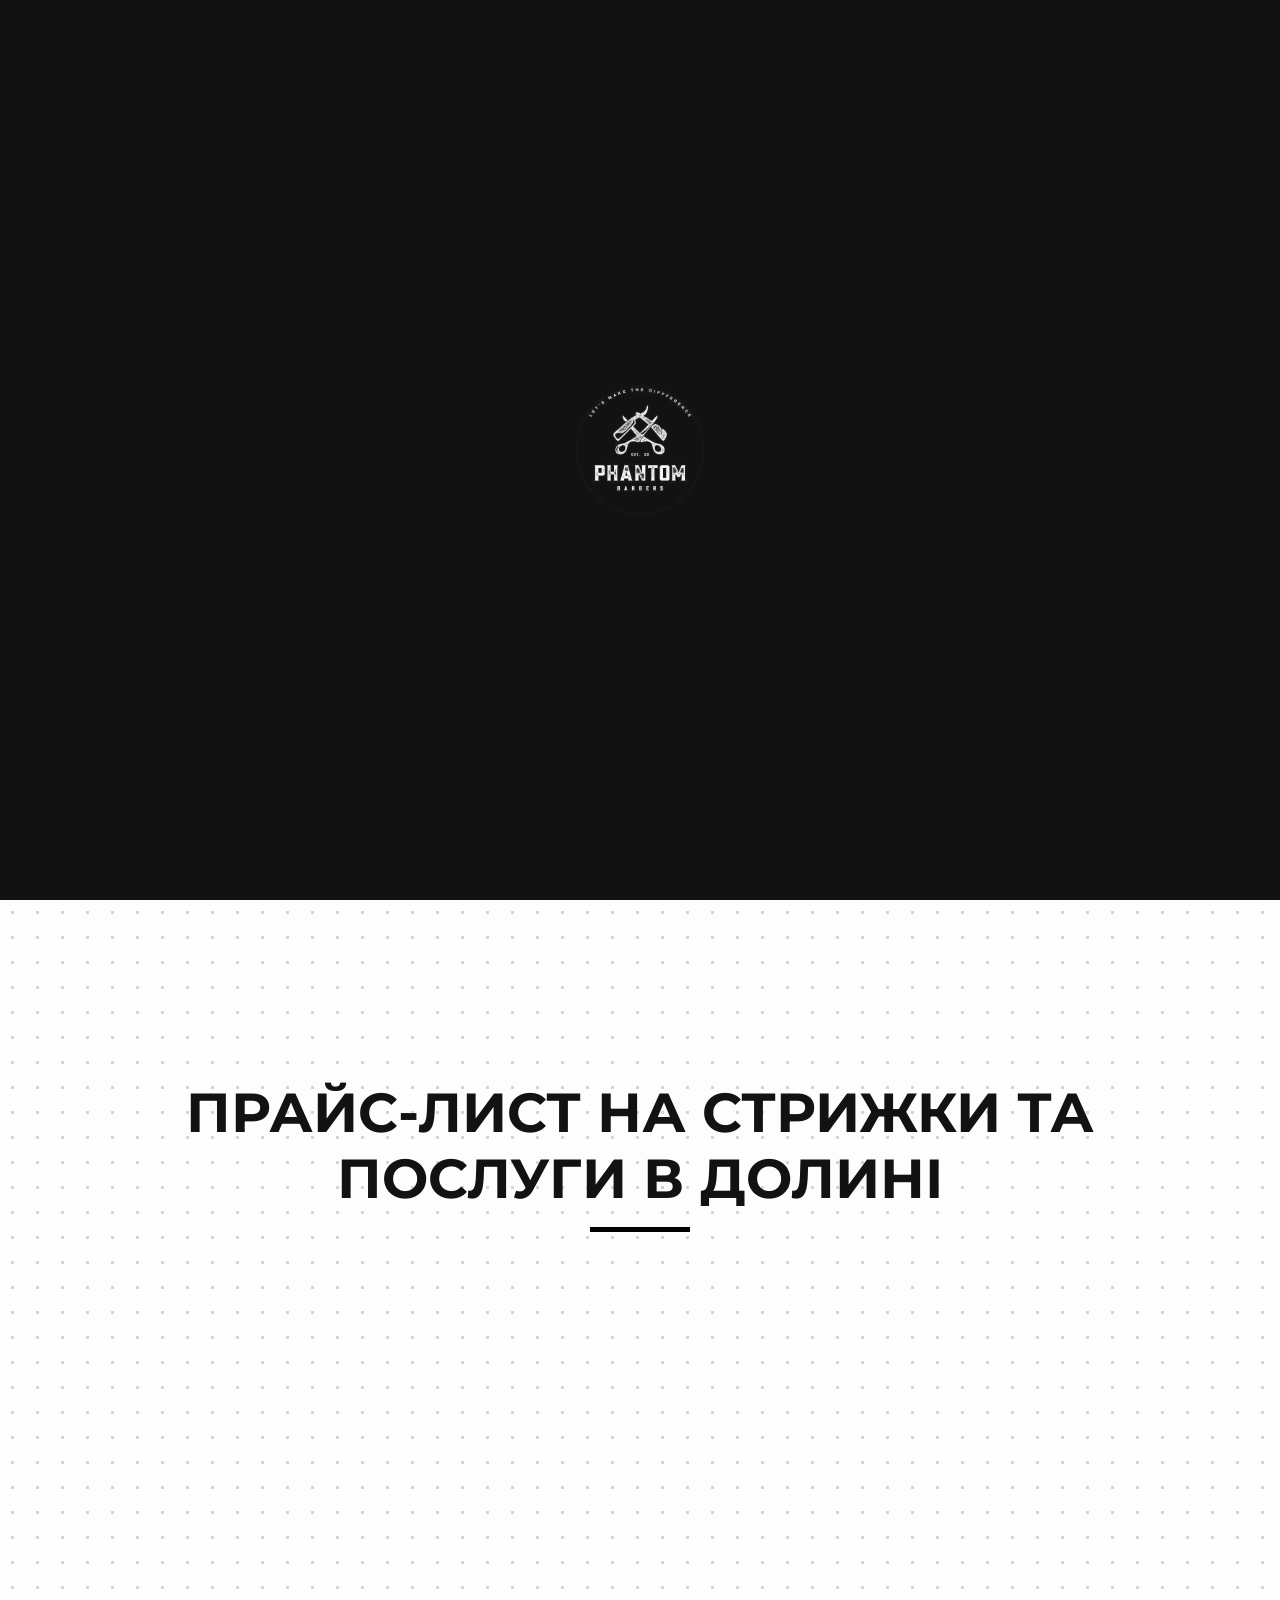
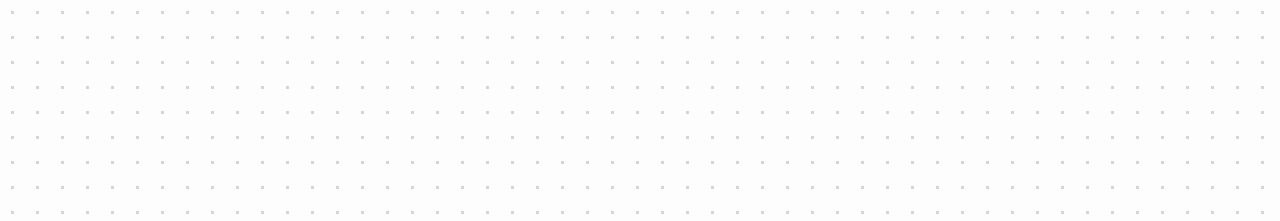
==== commit 6217e818: "Add files via upload" ====
--- a/index.html
+++ b/index.html
@@ -4,17 +4,20 @@
     <meta charset="UTF-8">
     <meta name="viewport" content="width=device-width, initial-scale=1.0">
     
-    <title>Phantom Barbers | Долина</title>
-    <meta name="description" content="Phantom Barbers — преміальний барбершоп у м. Долина. Професійні чоловічі стрижки, оформлення бороди та якісна чоловіча косметика.">
+    <title>Phantom Barbers | Чоловічі стрижки та послуги у м. Долина</title>
+    <meta name="description" content="Phantom Barbers — найкращий барбершоп у м. Долина. Професійні чоловічі стрижки, небезпечне гоління, догляд за бородою та топова чоловіча косметика. Записуйся онлайн!">
+    <meta name="keywords" content="барбершоп Долина, барбер Долина, чоловіча стрижка Долина, стрижка бороди Долина, чоловічий салон Долина, Phantom Barbers Долина, найкращий барбершоп Долина, небезпечне гоління Долина, чоловіча косметика для волосся, де підстригтися в Долині, стильна стрижка Долина, барбершоп ціни Долина, Barber Dolyna, men's haircut Dolyna">
     
+    <meta name="google-site-verification" content="fKdQhDKn_RcBx-gY5dBWDIaARa6plZfwYg9gv59tmJs" />
+    
+    <link rel="preconnect" href="https://fonts.googleapis.com">
+    <link rel="preconnect" href="https://fonts.gstatic.com" crossorigin>
+    <link href="https://fonts.googleapis.com/css2?family=Montserrat:wght@300;400;600;800&family=Oswald:wght@500;700&family=Rye&display=swap" rel="stylesheet">
     <link rel="stylesheet" href="https://cdnjs.cloudflare.com/ajax/libs/font-awesome/6.4.0/css/all.min.css">
     <link rel="icon" type="image/png" href="images/logo.jpg">
     <link rel="stylesheet" href="style.css">
-    
-    <link href="https://fonts.googleapis.com/css2?family=Montserrat:wght@300;400;600;800&family=Oswald:wght@500;700&family=Rye&display=swap" rel="stylesheet">
 </head>
 <body id="top">
-
     <div id="preloader"><img src="images/logo.jpg" alt="Завантаження" class="preloader-logo"></div>
 
     <header>
@@ -75,12 +78,17 @@
             <h1>PHANTOM BARBERS</h1>
             <p class="subtitle">EST. 25 | LET'S MAKE THE DIFFERENCE</p>
             <p class="about-text">Тут чоловіки довіряють своє волосся справжнім майстрам.</p>
+            
+            <p class="about-description" style="max-width: 600px; margin: 20px auto; color: #ccc;">
+                Шукаєте якісний барбершоп у Долині? У Phantom Barbers ми виконуємо не просто чоловічі стрижки, а створюємо стиль. Якщо вам потрібна професійна стрижка бороди, оформлення контурів чи консультація по чоловічій косметиці, наші барбери чекають на вас у центрі міста Долина.
+            </p>
+
             <a href="https://w.wlaunch.net/i/999b5880-0034-11f1-920a-491fb198e776/b/999d2d5e-0034-11f1-920a-491fb198e776/r" target="_blank" class="btn-book pulse-btn hero-btn">ЗАПИСАТИСЬ ОНЛАЙН</a>
         </div>
     </section>
 
     <section id="services" class="full-width-section light-section" style="padding-bottom: 100px;">
-        <h2 class="section-title title-center scroll-reveal">ПРАЙС-ЛИСТ</h2>
+        <h2 class="section-title title-center scroll-reveal">ПРАЙС-ЛИСТ НА СТРИЖКИ ТА ПОСЛУГИ В ДОЛИНІ</h2>
         
         <div class="mobile-price-toggle scroll-reveal">
             <button class="price-btn active" id="btn-junior" onclick="togglePrice('junior')">МОЛОДШИЙ БАРБЕР</button>
@@ -93,147 +101,5 @@
                 <div class="price-row"><span class="col-service">1. Чоловіча стрижка</span><span class="col-price">250 грн</span></div>
                 <div class="price-row"><span class="col-service">2. Стрижка машинкою</span><span class="col-price">200 грн</span></div>
                 <div class="price-row"><span class="col-service">3. Дитяча стрижка (до 10 років)</span><span class="col-price">250 грн</span></div>
-                <div class="price-row"><span class="col-service">4. Стрижка под одну насадку</span><span class="col-price">200 грн</span></div>
-                <div class="price-row"><span class="col-service">5. Стрижка бороди</span><span class="col-price">250 грн</span></div>
-                <div class="price-row"><span class="col-service">6. Подовжена стрижка</span><span class="col-price">350 грн</span></div>
-                <div class="price-row"><span class="col-service">7. Стрижка + борода</span><span class="col-price">500 грн</span></div>
-                <div class="price-row"><span class="col-service">8. Стрижка машинкою + борода</span><span class="col-price">450 грн</span></div>
-                <div class="price-row"><span class="col-service">9. Камуфляж сивини</span><span class="col-price">300 грн</span></div>
-                <div class="price-row"><span class="col-service">10. Укладка волосся</span><span class="col-price">150 грн</span></div>
-                <div class="price-row"><span class="col-service">11. Воскове видалення</span><span class="col-price">100 грн</span></div>
-            </div>
-            
-            <div class="price-list-col slide-right hidden-mobile" id="col-senior">
-                <h3 class="price-col-title">СТАРШИЙ БАРБЕР</h3>
-                <div class="price-row"><span class="col-service">1. Чоловіча стрижка</span><span class="col-price">400 грн</span></div>
-                <div class="price-row"><span class="col-service">2. Стрижка машинкою</span><span class="col-price">350 грн</span></div>
-                <div class="price-row"><span class="col-service">3. Дитяча стрижка (до 10 років)</span><span class="col-price">350 грн</span></div>
-                <div class="price-row"><span class="col-service">4. Стрижка під одну насадку</span><span class="col-price">300 грн</span></div>
-                <div class="price-row"><span class="col-service">5. Стрижка бороди</span><span class="col-price">350 грн</span></div>
-                <div class="price-row"><span class="col-service">6. Подовжена стрижка</span><span class="col-price">450 грн</span></div>
-                <div class="price-row"><span class="col-service">7. Стрижка + борода</span><span class="col-price">700 грн</span></div>
-                <div class="price-row"><span class="col-service">8. Стрижка машинкою + борода</span><span class="col-price">650 грн</span></div>
-                <div class="price-row"><span class="col-service">9. Камуфляж сивини</span><span class="col-price">300 грн</span></div>
-                <div class="price-row"><span class="col-service">10. Укладка волосся</span><span class="col-price">150 грн</span></div>
-                <div class="price-row"><span class="col-service">11. Воскове видалення</span><span class="col-price">100 грн</span></div>
-            </div>
-        </div>
-    </section>
-
-    <section id="barbers" class="split-section reverse dark-section">
-        <div class="split-title"><h2 class="section-title title-right">БАРБЕРИ</h2></div>
-        <div class="split-content grid-2x2">
-            <article class="barber-box scroll-reveal">
-                <a href="https://instagram.com/barber_dolyna" target="_blank"><img src="images/barber1.jpg" alt="Сергій" class="b-img" loading="lazy"></a>
-                <h3>Сергій</h3><span class="b-rank">Старший барбер</span>
-                <a href="https://instagram.com/barber_dolyna" class="b-inst" target="_blank"><i class="fab fa-instagram"></i> @barber_dolyna</a>
-            </article>
-            <article class="barber-box scroll-reveal">
-                <a href="https://instagram.com/pavlo_barber.ph" target="_blank"><img src="images/barber2.jpg" alt="Павло" class="b-img" loading="lazy"></a>
-                <h3>Павло</h3><span class="b-rank">Молодший барбер</span>
-                <a href="https://instagram.com/pavlo_barber.ph" class="b-inst" target="_blank"><i class="fab fa-instagram"></i> @pavlo_barber.ph</a>
-            </article>
-            <article class="barber-box scroll-reveal">
-                <a href="https://instagram.com/andriy_barber.ph" target="_blank"><img src="images/barber3.jpg" alt="Андрій" class="b-img" loading="lazy"></a>
-                <h3>Андрій</h3><span class="b-rank">Молодший барбер</span>
-                <a href="https://instagram.com/andriy_barber.ph" class="b-inst" target="_blank"><i class="fab fa-instagram"></i> @andriy_barber.ph</a>
-            </article>
-            <article class="barber-box scroll-reveal">
-                <a href="https://instagram.com/volodia_barber.ph7" target="_blank"><img src="images/barber4.jpg" alt="Володимир" class="b-img" loading="lazy"></a>
-                <h3>Володимир</h3><span class="b-rank">Молодший барбер</span>
-                <a href="https://instagram.com/volodia_barber.ph7" class="b-inst" target="_blank"><i class="fab fa-instagram"></i> @volodia_barber.ph7</a>
-            </article>
-        </div>
-    </section>
-
-    <section id="lookbook" class="full-width-section light-section">
-        <h2 class="section-title title-center scroll-reveal">LOOK-BOOK</h2>
-        <div class="lookbook-container scroll-reveal">
-            <button class="look-btn l-prev" aria-label="Попереднє фото" onclick="moveLookbook(-1)">❮</button>
-            <button class="look-btn l-next" aria-label="Наступне фото" onclick="moveLookbook(1)">❯</button>
-            <div class="lookbook-track" id="lookbook-track">
-                <img src="images/work1.jpg" data-index="0" alt="Стрижка 1" loading="lazy" onclick="openLightbox(this)">
-                <img src="images/work2.jpg" data-index="1" alt="Стрижка 2" loading="lazy" onclick="openLightbox(this)">
-                <img src="images/work3.jpg" data-index="2" alt="Стрижка 3" loading="lazy" onclick="openLightbox(this)">
-                <img src="images/work4.jpg" data-index="3" alt="Стрижка 4" loading="lazy" onclick="openLightbox(this)">
-                <img src="images/work5.jpg" data-index="4" alt="Стрижка 5" loading="lazy" onclick="openLightbox(this)">
-                <img src="images/work6.jpg" data-index="5" alt="Стрижка 6" loading="lazy" onclick="openLightbox(this)">
-                <img src="images/work7.jpg" data-index="6" alt="Стрижка 7" loading="lazy" onclick="openLightbox(this)">
-                <img src="images/work8.jpg" data-index="7" alt="Стрижка 8" loading="lazy" onclick="openLightbox(this)">
-            </div>
-        </div>
-        <div class="lookbook-dots scroll-reveal">
-            <button class="dot active" data-dot="0" aria-label="Фото 1" onclick="jumpToLookbook(0)"></button>
-            <button class="dot" data-dot="1" aria-label="Фото 2" onclick="jumpToLookbook(1)"></button>
-            <button class="dot" data-dot="2" aria-label="Фото 3" onclick="jumpToLookbook(2)"></button>
-            <button class="dot" data-dot="3" aria-label="Фото 4" onclick="jumpToLookbook(3)"></button>
-            <button class="dot" data-dot="4" aria-label="Фото 5" onclick="jumpToLookbook(4)"></button>
-            <button class="dot" data-dot="5" aria-label="Фото 6" onclick="jumpToLookbook(5)"></button>
-            <button class="dot" data-dot="6" aria-label="Фото 7" onclick="jumpToLookbook(6)"></button>
-            <button class="dot" data-dot="7" aria-label="Фото 8" onclick="jumpToLookbook(7)"></button>
-        </div>
-    </section>
-
-    <section id="cosmetics" class="split-section reverse dark-section">
-        <div class="split-title"><h2 class="section-title title-right">ПРОФЕСІЙНИЙ ДОГЛЯД</h2></div>
-        <div class="split-content">
-            <div class="cosmetics-slider-container scroll-reveal">
-                <div class="cosmetics-track" id="cosmetics-grid"></div>
-                <div class="pagination" id="cosmetics-pagination"></div>
-            </div>
-        </div>
-    </section>
-
-    <section id="contacts" class="light-section" style="padding-top: 50px; padding-bottom: 50px;">
-        <h2 class="section-title title-center scroll-reveal">КОНТАКТИ</h2>
-        <div class="contacts-wrapper scroll-reveal">
-            <div class="c-info">
-                <p class="c-item"><i class="fas fa-map-marked-alt"></i> м. Долина, проспект Незалежності, 8</p>
-                <p class="c-item"><i class="fas fa-clock"></i> Пн - Сб: 09:00 - 20:00</p>
-                <p class="c-item"><i class="fas fa-phone-alt"></i> <a href="tel:0683929066">068 39 29 066</a></p>
-                <p class="c-item"><i class="fas fa-envelope"></i> <a href="mailto:phantombarbers.1@gmail.com">phantombarbers.1@gmail.com</a></p>
-                <div class="c-socials">
-                    <a href="https://instagram.com/phantom_barbers" target="_blank"><i class="fab fa-instagram"></i> @phantom_barbers</a>
-                    <a href="https://tiktok.com/@phantom.barbers" target="_blank"><i class="fab fa-tiktok"></i> @phantom.barbers</a>
-                </div>
-            </div>
-            <div class="c-map">
-                <iframe src="https://maps.google.com/maps?q=проспект+Незалежності,+8,+Долина,+Івано-Франківська+область&output=embed" width="100%" height="100%" style="border:0; min-height: 450px; border-radius: 15px;" allowfullscreen="" loading="lazy" referrerpolicy="no-referrer-when-downgrade"></iframe>
-            </div>
-        </div>
-    </section>
-
-    <a href="https://w.wlaunch.net/i/999b5880-0034-11f1-920a-491fb198e776/b/999d2d5e-0034-11f1-920a-491fb198e776/r" target="_blank" class="float-book-btn pulse-btn" aria-label="Записатись">
-        <i class="fas fa-cut"></i><span>ЗАПИС</span>
-    </a>
-
-    <footer>
-        <div class="footer-container">
-            <div class="footer-left">
-                <div class="footer-socials">
-                    <a href="https://instagram.com/phantom_barbers" target="_blank" aria-label="Instagram"><i class="fab fa-instagram"></i></a>
-                    <a href="https://tiktok.com/@phantom.barbers" target="_blank" aria-label="TikTok"><i class="fab fa-tiktok"></i></a>
-                    <a href="mailto:phantombarbers.1@gmail.com" aria-label="Email"><i class="fas fa-envelope"></i></a>
-                </div>
-            </div>
-            <div class="footer-center">
-                <div class="footer-text-nav">
-                    <a href="#services">Послуги</a>
-                    <a href="#barbers">Барбери</a>
-                    <a href="#lookbook">Look-Book</a>
-                    <a href="#cosmetics">Косметика</a>
-                    <a href="#contacts">Контакти</a>
-                </div>
-                <p>© 2026 Phantom Barbers. All rights reserved.</p>
-            </div>
-            <div class="footer-right">
-                <a href="#top" class="btn-to-top" aria-label="На початок">На початок <i class="fas fa-chevron-up bounce-icon"></i></a>
-            </div>
-        </div>
-    </footer>
-
-    <div id="lightbox" class="lightbox" onclick="closeLightbox()"><button class="close-lightbox" aria-label="Закрити photo">×</button><img class="lightbox-content" id="lightbox-img" alt="Збільшене фото"></div>
-
-    <script src="script.js"></script>
-</body>
-</html>+                <div class="price-row"><span class="col-service">4. Стрижка під одну насадку</span><span class="col-price">200 грн</span></div>
+                <div class="price-row"><span class="col-service">5. Стрижка бороди</span><span class="col-price">250 грн</span></div>
--- a/style.css
+++ b/style.css
@@ -1,3 +1,5 @@
+@import url('https://fonts.googleapis.com/css2?family=Montserrat:wght@300;400;600;800&family=Oswald:wght@500;700&family=Rye&display=swap');
+
 :root {
     --c-white: #ffffff; 
     --c-offwhite: #fdfdfd; 
@@ -7,9 +9,9 @@
     --c-gray-light: #eeeeee;
     --c-gray: #888888; 
     --c-gray-dark: #333333;
-    --font-main: 'Montserrat', sans-serif; 
-    --font-heading: 'Oswald', sans-serif; 
-    --font-logo: 'Rye', cursive;
+    --font-main: 'Montserrat', Arial, sans-serif; 
+    --font-heading: 'Oswald', Arial, sans-serif; 
+    --font-logo: 'Rye', Georgia, serif;
     --transition: 0.3s ease;
 }
 
@@ -27,6 +29,9 @@
     width: 100%; 
     max-width: 100vw;
 }
+
+h1, h2, h3, p, a, span, li, button { font-family: inherit; }
+.logo-text { font-family: var(--font-logo); }
 
 #preloader { 
     position: fixed; top: 0; left: 0; width: 100%; height: 100%; 
@@ -148,6 +153,8 @@
 .slide-left.active, .slide-right.active { opacity: 1; transform: translateX(0); }
 
 .grid-2x2 { display: grid; grid-template-columns: repeat(2, 1fr); gap: 50px; width: 100%; }
+/* Якщо барберів непарна кількість — останній по центру */
+.grid-2x2 .barber-box:last-child:nth-child(odd) { grid-column: 1 / -1; justify-self: center; width: calc(50% - 25px); }
 .barber-box { text-align: center; }
 .b-img { width: 100%; height: 450px; object-fit: cover; transition: 0.5s; border-radius: 10px; margin-bottom: 20px; border: 1px solid rgba(255,255,255,0.2); display: block;}
 .barber-box:hover .b-img { transform: scale(1.02); }
@@ -271,8 +278,8 @@
     header { padding: 15px 5vw; flex-direction: row; justify-content: space-between; }
     .header-logo { height: 50px; width: 50px; }
     
-    .logo-text, .hero h1 { font-family: 'Rye', cursive !important; }
-    .section-title, .price-col-title, .col-price, .page-btn, .prod-price-compact { font-family: 'Oswald', sans-serif !important; }
+    .logo-text, .hero h1 { font-family: 'Rye', Georgia, serif !important; }
+    .section-title, .price-col-title, .col-price, .page-btn, .prod-price-compact { font-family: 'Oswald', Arial, sans-serif !important; }
     .logo-text { font-size: 20px; } 
     
     .header-book-btn, .settings-container { display: none; } 
@@ -310,6 +317,7 @@
     .price-row { font-size: 13px; padding: 10px 0; width: 100%; }
 
     .grid-2x2 { grid-template-columns: repeat(2, 1fr); gap: 15px; width: 100%; justify-content: center; }
+    .grid-2x2 .barber-box:last-child:nth-child(odd) { width: calc(50% - 7.5px); }
     .b-img { width: 100%; height: auto !important; aspect-ratio: 1 / 1 !important; object-fit: cover !important; border-radius: 10px; margin-bottom: 8px; }
     .barber-box h3 { font-size: 15px; }
     .b-rank { font-size: 10px; margin-bottom: 8px; }
@@ -342,19 +350,16 @@
     .c-map { width: 100%; }
     .c-map iframe { height: 350px; min-height: auto; }
     
-    /* =========================================
-       FIXED MOBILE FOOTER (PERFECT CENTER & NO OVERLAP)
-       ========================================= */
+    /* FIXED MOBILE FOOTER */
     .footer-container { 
         display: flex !important; 
         flex-direction: column !important; 
         align-items: center !important; 
-        gap: 25px !important; /* Fixed spacing between levels */
+        gap: 25px !important;
         padding: 30px 20px !important;
     }
     .footer-text-nav { display: none !important; }
     
-    /* Level 1: Social icons perfectly centered on mobile */
     .footer-left { 
         position: static !important; 
         width: 100% !important; 
@@ -362,10 +367,9 @@
         justify-content: center !important; 
         order: 1 !important;
     }
-    .footer-socials { gap: 25px !important; } /* Comfortable gap between icons */
+    .footer-socials { gap: 25px !important; }
     .footer-socials a { font-size: 26px !important; }
     
-    /* Level 2: To top button in the center below icons */
     .footer-right { 
         position: static !important;
         width: 100% !important; 
@@ -375,7 +379,6 @@
         z-index: 2 !important; 
     }
     
-    /* Level 3: Copyright text at the very bottom */
     .footer-center { 
         position: static !important;
         width: 100% !important; 
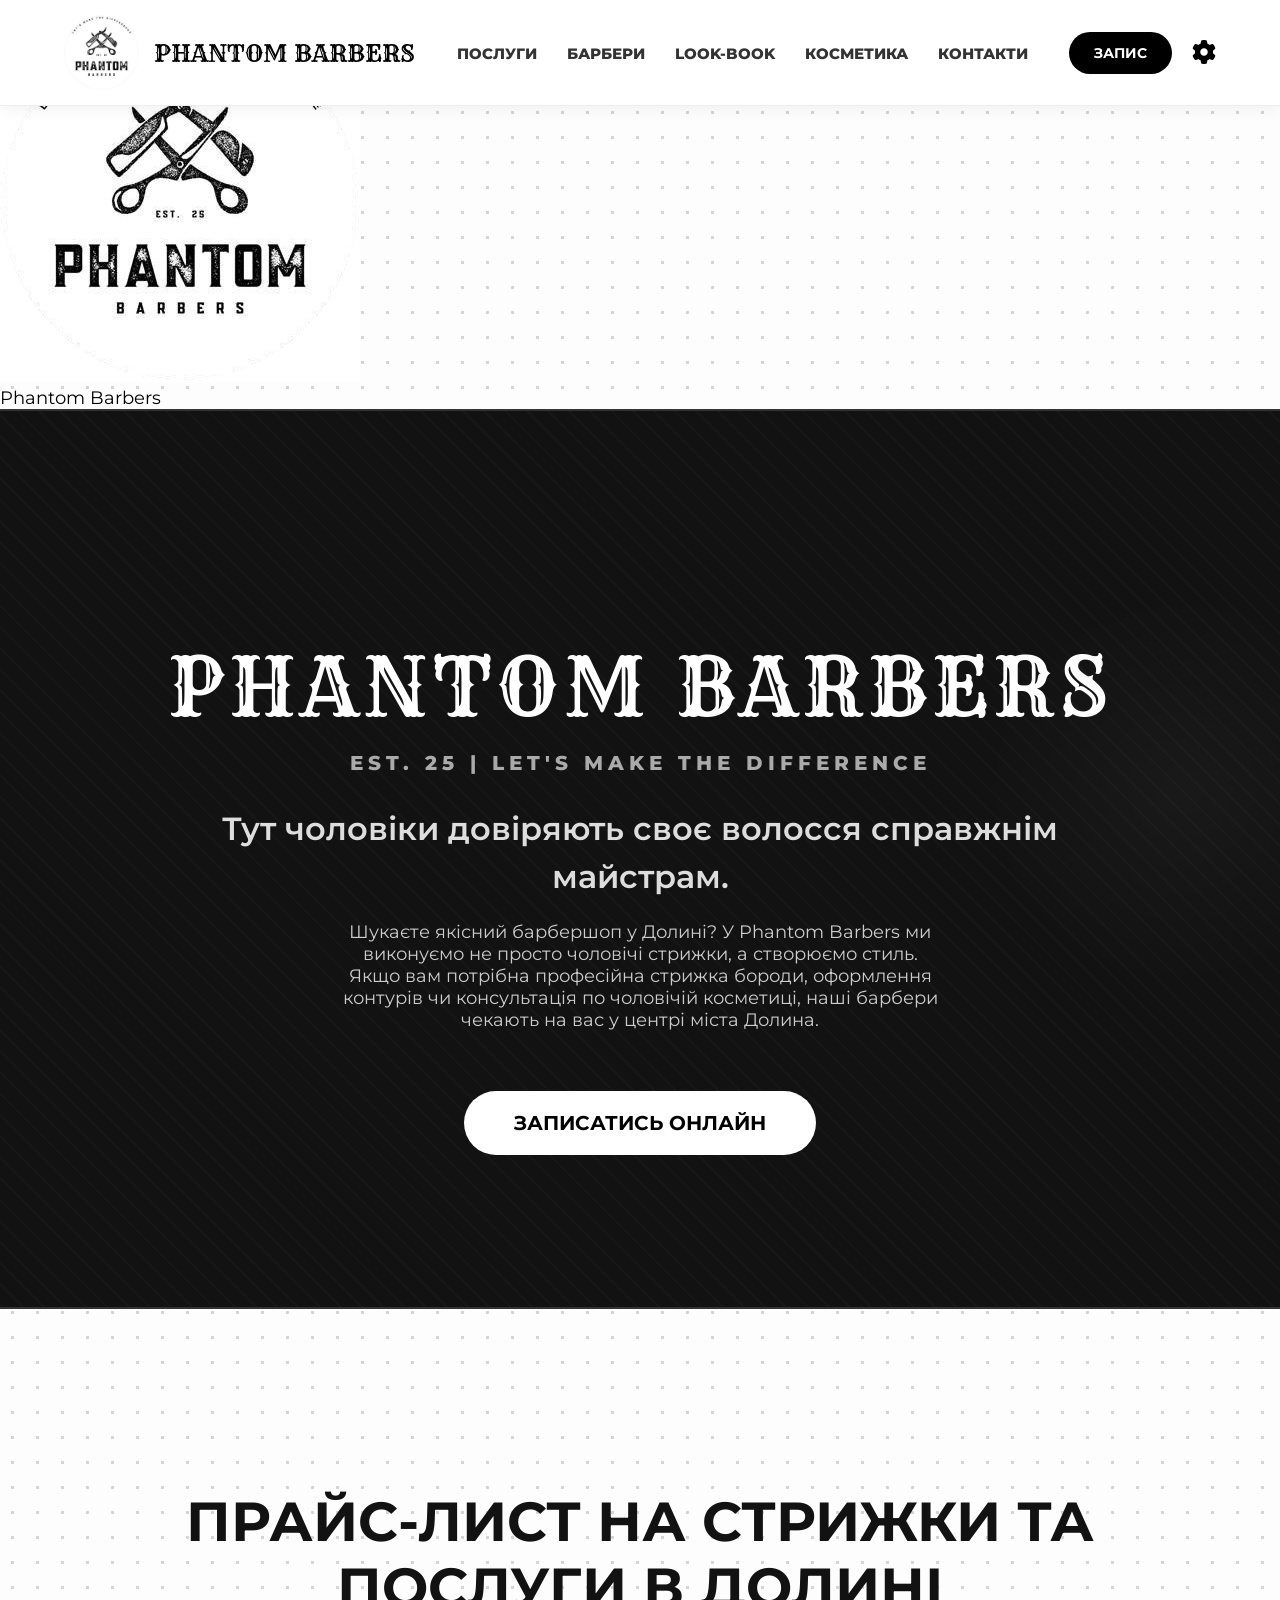
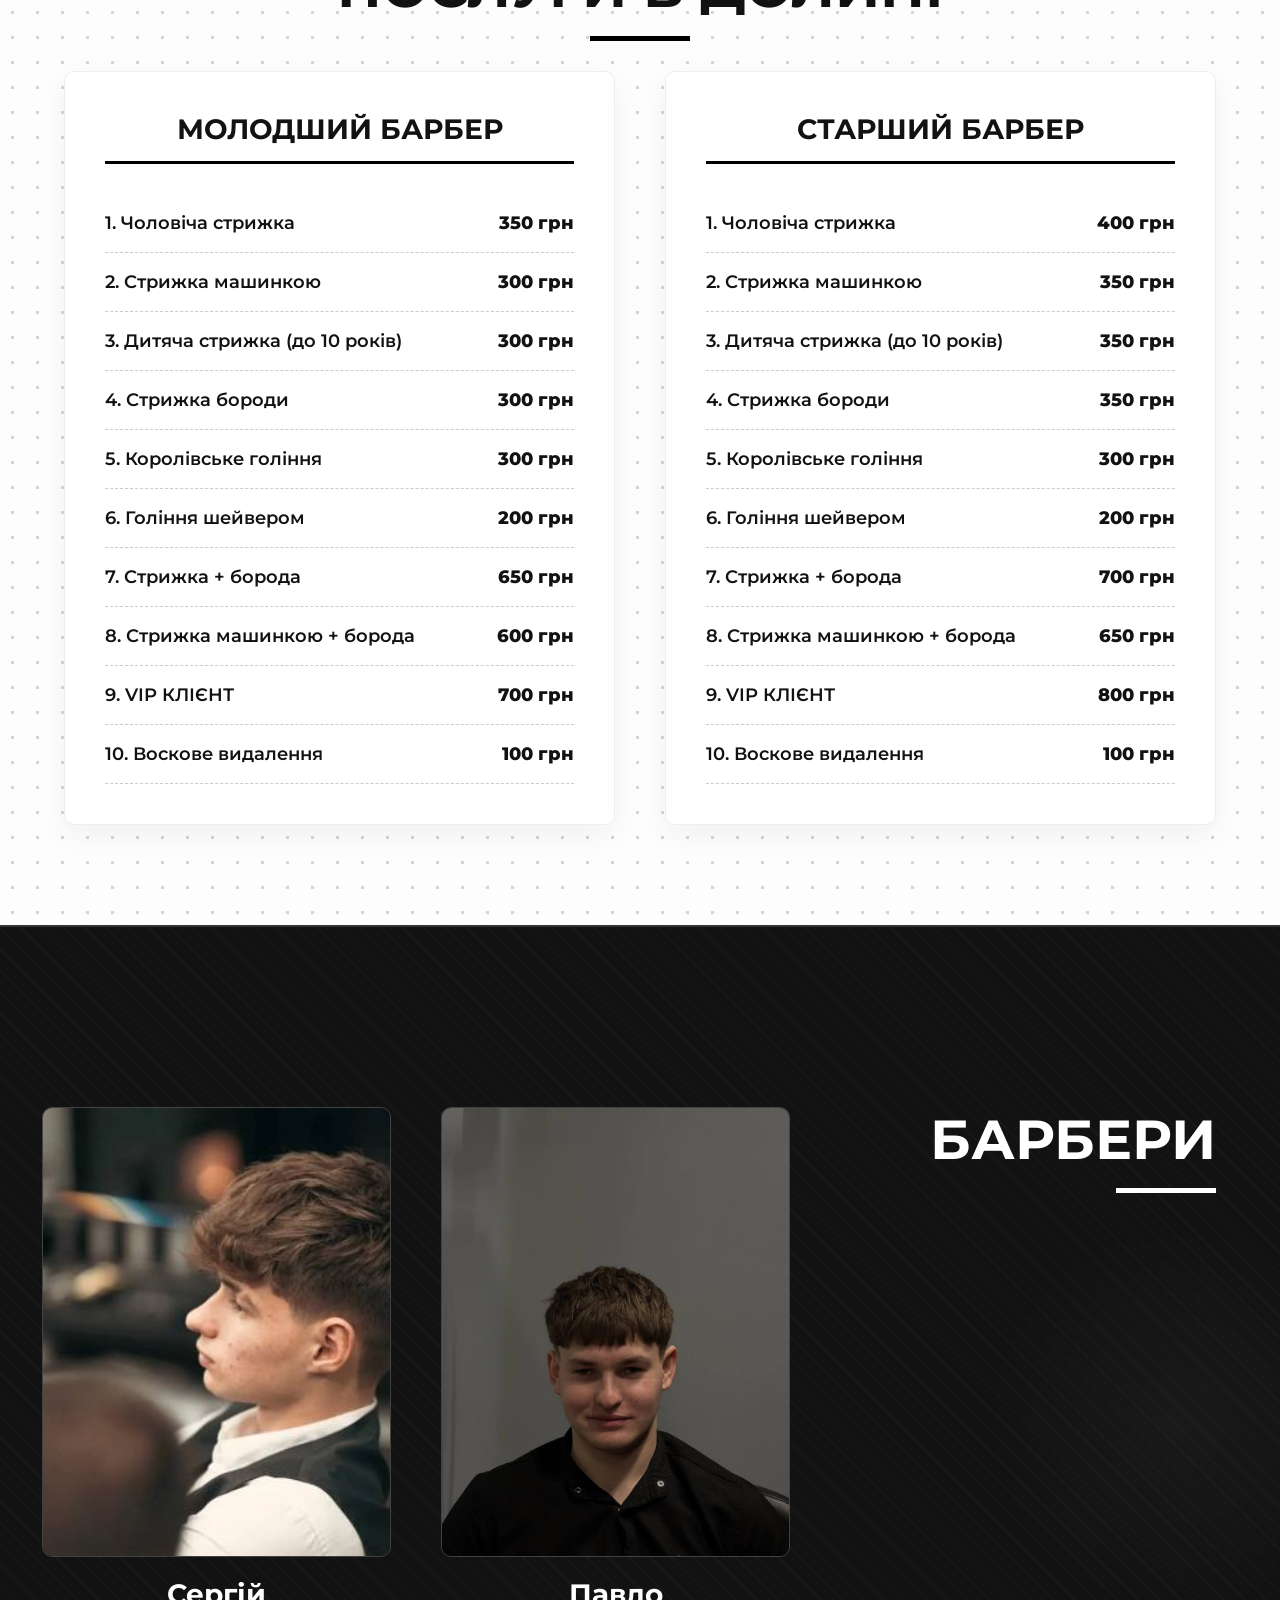
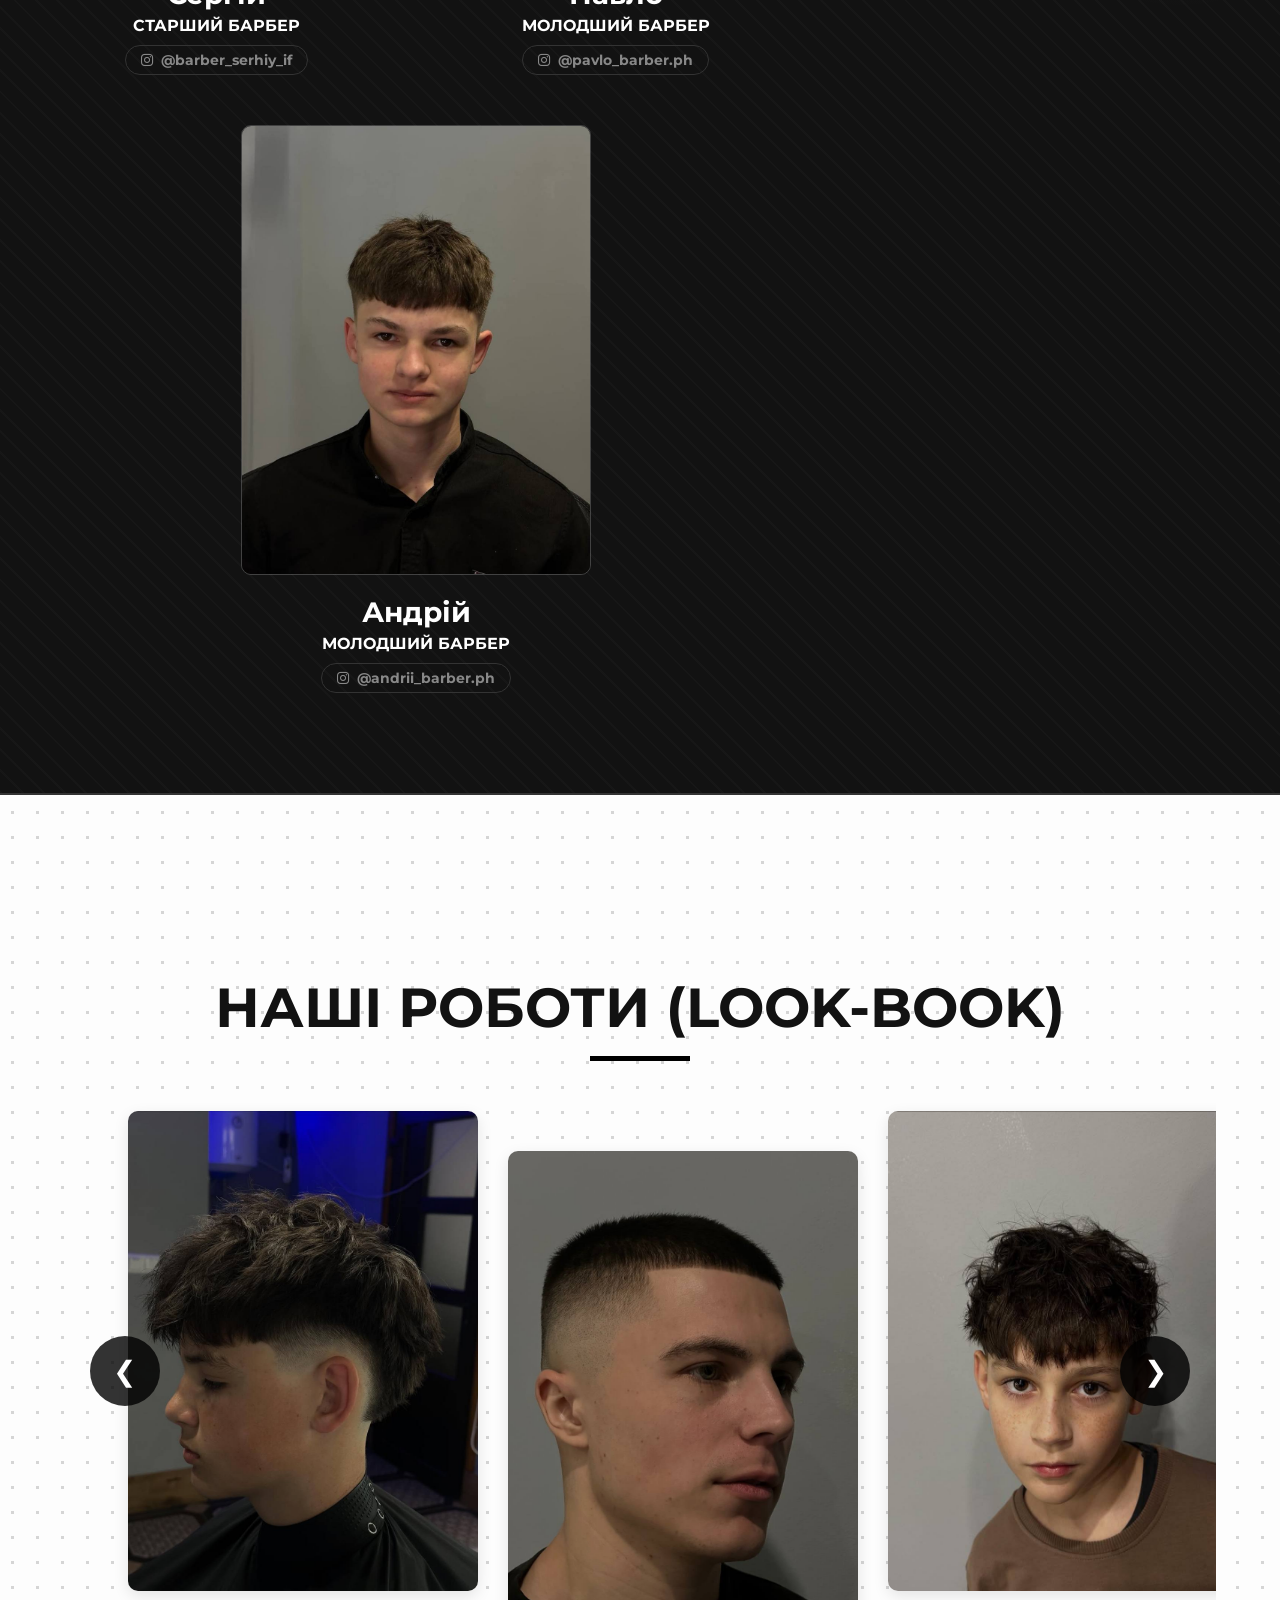
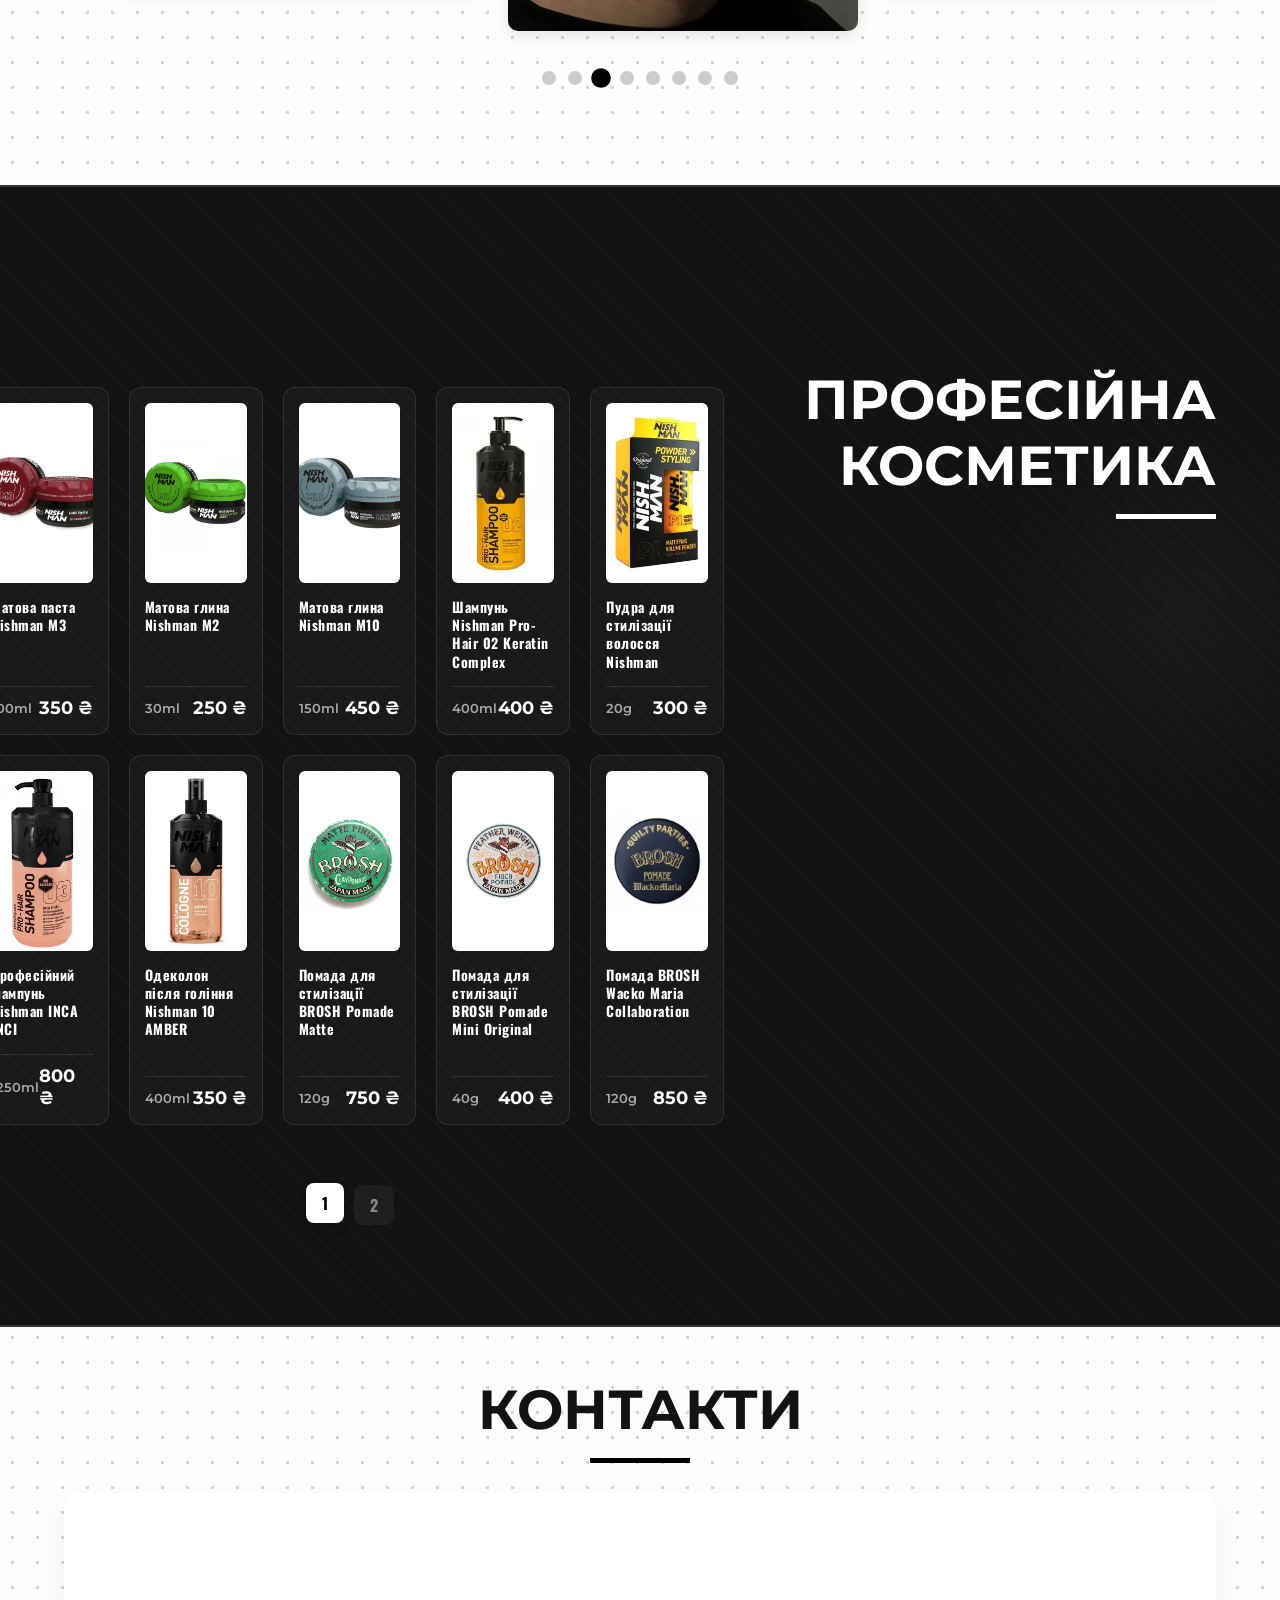
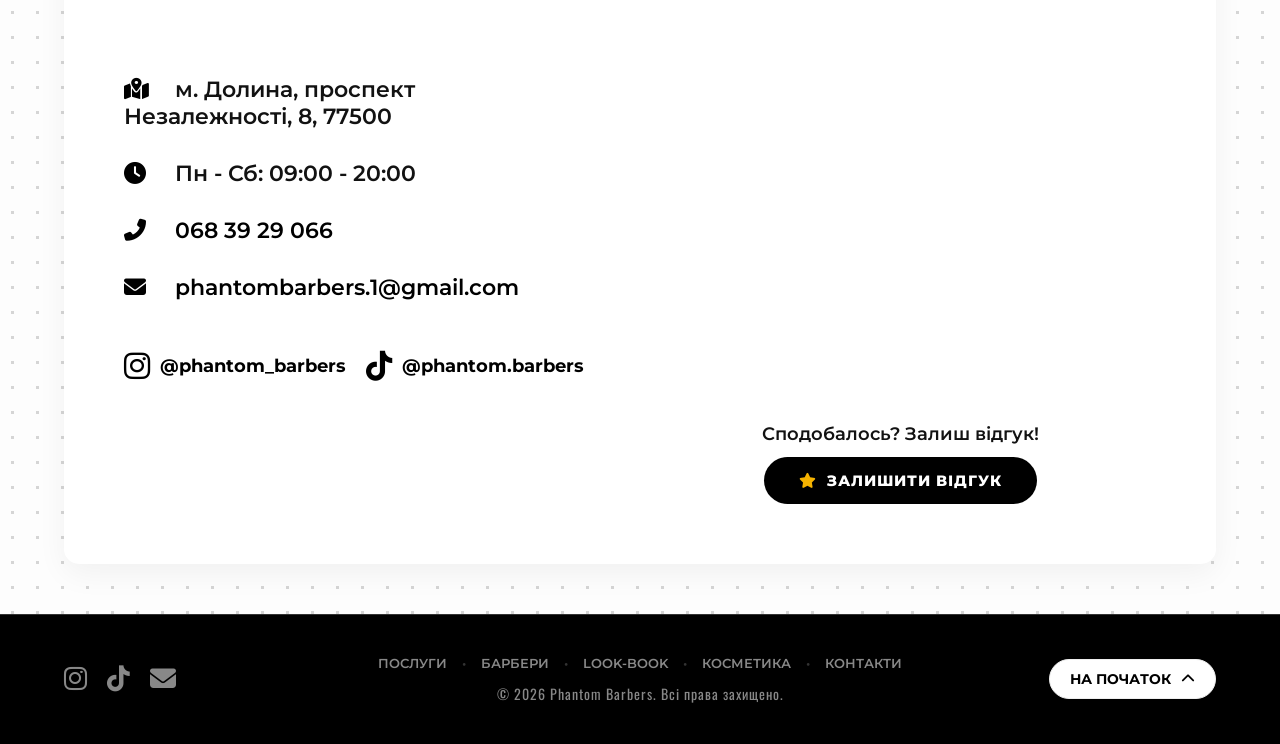
==== commit b4d1f63a: "Add files via upload" ====
--- a/index.html
+++ b/index.html
@@ -3,29 +3,97 @@
 <head>
     <meta charset="UTF-8">
     <meta name="viewport" content="width=device-width, initial-scale=1.0">
-    
+
+    <!-- Інтро показується лише раз за сесію -->
+    <script>try{if(sessionStorage.getItem('pb_intro')){document.documentElement.classList.add('skip-intro');}}catch(e){}</script>
+
     <title>Phantom Barbers | Чоловічі стрижки та послуги у м. Долина</title>
-    <meta name="description" content="Phantom Barbers — найкращий барбершоп у м. Долина. Професійні чоловічі стрижки, небезпечне гоління, догляд за бородою та топова чоловіча косметика. Записуйся онлайн!">
-    <meta name="keywords" content="барбершоп Долина, барбер Долина, чоловіча стрижка Долина, стрижка бороди Долина, чоловічий салон Долина, Phantom Barbers Долина, найкращий барбершоп Долина, небезпечне гоління Долина, чоловіча косметика для волосся, де підстригтися в Долині, стильна стрижка Долина, барбершоп ціни Долина, Barber Dolyna, men's haircut Dolyna">
-    
+    <meta name="description" content="Phantom Barbers — барбершоп у Долині: чоловічі стрижки, оформлення бороди, королівське гоління та чоловіча косметика. Запис онлайн.">
+
     <meta name="google-site-verification" content="fKdQhDKn_RcBx-gY5dBWDIaARa6plZfwYg9gv59tmJs" />
-    
+
+    <link rel="canonical" href="https://phantom-barbers.netlify.app/">
+    <link rel="alternate" hreflang="uk" href="https://phantom-barbers.netlify.app/">
+    <link rel="alternate" hreflang="en" href="https://phantom-barbers.netlify.app/en.html">
+    <link rel="alternate" hreflang="x-default" href="https://phantom-barbers.netlify.app/">
+
+    <meta property="og:type" content="website">
+    <meta property="og:site_name" content="Phantom Barbers">
+    <meta property="og:title" content="Phantom Barbers | Барбершоп у Долині">
+    <meta property="og:description" content="Чоловічі стрижки, оформлення бороди, королівське гоління. Запис онлайн.">
+    <meta property="og:image" content="https://phantom-barbers.netlify.app/images/og-cover.jpg">
+    <meta property="og:url" content="https://phantom-barbers.netlify.app/">
+    <meta property="og:locale" content="uk_UA">
+    <meta name="twitter:card" content="summary_large_image">
+    <meta name="theme-color" content="#000000">
+
+    <script type="application/ld+json">
+    {
+      "@context": "https://schema.org",
+      "@type": "HairSalon",
+      "name": "Phantom Barbers",
+      "description": "Барбершоп у Долині: чоловічі стрижки, оформлення бороди, королівське гоління.",
+      "url": "https://phantom-barbers.netlify.app/",
+      "image": "https://phantom-barbers.netlify.app/images/logo.jpg",
+      "telephone": "+380683929066",
+      "email": "phantombarbers.1@gmail.com",
+      "priceRange": "₴₴",
+      "address": {
+        "@type": "PostalAddress",
+        "streetAddress": "проспект Незалежності, 8",
+        "addressLocality": "Долина",
+        "addressRegion": "Івано-Франківська область",
+        "postalCode": "77500",
+        "addressCountry": "UA"
+      },
+      "geo": { "@type": "GeoCoordinates", "latitude": 48.9728387, "longitude": 23.9652203 },
+      "openingHoursSpecification": [{
+        "@type": "OpeningHoursSpecification",
+        "dayOfWeek": ["Monday","Tuesday","Wednesday","Thursday","Friday","Saturday"],
+        "opens": "09:00",
+        "closes": "20:00"
+      }],
+      "sameAs": [
+        "https://instagram.com/phantom_barbers",
+        "https://tiktok.com/@phantom.barbers"
+      ]
+    }
+    </script>
+
     <link rel="preconnect" href="https://fonts.googleapis.com">
     <link rel="preconnect" href="https://fonts.gstatic.com" crossorigin>
     <link href="https://fonts.googleapis.com/css2?family=Montserrat:wght@300;400;600;800&family=Oswald:wght@500;700&family=Rye&display=swap" rel="stylesheet">
     <link rel="stylesheet" href="https://cdnjs.cloudflare.com/ajax/libs/font-awesome/6.4.0/css/all.min.css">
-    <link rel="icon" type="image/png" href="images/logo.jpg">
+
+    <!-- Фавікон з вашого логотипу -->
+    <link rel="icon" type="image/jpeg" href="images/logo.jpg">
+    <link rel="apple-touch-icon" href="images/logo.jpg">
+    <link rel="apple-touch-icon" href="/apple-touch-icon.png">
+
     <link rel="stylesheet" href="style.css">
 </head>
 <body id="top">
-    <div id="preloader"><img src="images/logo.jpg" alt="Завантаження" class="preloader-logo"></div>
+    <div id="preloader" data-intro="scissors">
+        <div class="pre-curtain pre-left"></div>
+        <div class="pre-curtain pre-right"></div>
+        <div class="pre-strips"><i></i><i></i><i></i><i></i><i></i><i></i><i></i><i></i></div>
+        <div class="pre-hole"></div>
+        <div class="pre-cut"><i class="fas fa-cut"></i></div>
+        <div class="pre-center">
+            <div class="pre-logo-wrap">
+                <img src="images/logo.jpg" alt="Phantom Barbers" class="preloader-logo">
+            </div>
+            <p class="pre-text">Phantom Barbers</p>
+            <div class="pre-line"></div>
+        </div>
+    </div>
 
     <header>
         <a href="#top" class="logo-block">
             <img src="images/logo.jpg" alt="Логотип Phantom Barbers" class="header-logo">
             <span class="logo-text">Phantom Barbers</span>
         </a>
-        
+
         <button class="hamburger" aria-label="Відкрити меню навігації"><i class="fas fa-bars"></i></button>
 
         <nav class="nav-menu">
@@ -35,24 +103,24 @@
                 <li><a href="#lookbook">Look-Book</a></li>
                 <li><a href="#cosmetics">Косметика</a></li>
                 <li><a href="#contacts">Контакти</a></li>
-                
+
                 <li class="mobile-book-li">
                     <a href="https://w.wlaunch.net/i/999b5880-0034-11f1-920a-491fb198e776/b/999d2d5e-0034-11f1-920a-491fb198e776/r" target="_blank" class="mobile-book-btn" style="color: #ffffff !important; background-color: #000000 !important; border: 2px solid #ffffff !important; opacity: 1 !important; font-weight: 900 !important; letter-spacing: 1px !important;">ЗАПИС ОНЛАЙН</a>
                 </li>
-                
+
                 <li class="mobile-settings">
                     <div class="theme-switcher-block">
-                        <button onclick="toggleTheme('light')" class="theme-toggle-btn btn-light-theme active"><i class="fas fa-sun"></i></button>
-                        <button onclick="toggleTheme('dark')" class="theme-toggle-btn btn-dark-theme"><i class="fas fa-moon"></i></button>
+                        <button onclick="toggleTheme('light')" class="theme-toggle-btn btn-light-theme active" aria-label="Світла тема"><i class="fas fa-sun"></i></button>
+                        <button onclick="toggleTheme('dark')" class="theme-toggle-btn btn-dark-theme" aria-label="Темна тема"><i class="fas fa-moon"></i></button>
                     </div>
                     <div class="lang-switcher">
-                        <a href="index.html" class="lang active">УКР</a>
-                        <a href="en.html" class="lang">ENG</a>
+                        <a href="index.html" class="lang active" hreflang="uk">УКР</a>
+                        <a href="en.html" class="lang" hreflang="en">ENG</a>
                     </div>
                 </li>
             </ul>
         </nav>
-        
+
         <div class="header-actions">
             <a href="https://w.wlaunch.net/i/999b5880-0034-11f1-920a-491fb198e776/b/999d2d5e-0034-11f1-920a-491fb198e776/r" target="_blank" class="header-book-btn">ЗАПИС</a>
             <div class="settings-container">
@@ -65,8 +133,8 @@
                     </div>
                     <p class="dropdown-title">Мова</p>
                     <div class="lang-switcher">
-                        <a href="index.html" class="lang active">УКР</a>
-                        <a href="en.html" class="lang">ENG</a>
+                        <a href="index.html" class="lang active" hreflang="uk">УКР</a>
+                        <a href="en.html" class="lang" hreflang="en">ENG</a>
                     </div>
                 </div>
             </div>
@@ -78,7 +146,7 @@
             <h1>PHANTOM BARBERS</h1>
             <p class="subtitle">EST. 25 | LET'S MAKE THE DIFFERENCE</p>
             <p class="about-text">Тут чоловіки довіряють своє волосся справжнім майстрам.</p>
-            
+
             <p class="about-description" style="max-width: 600px; margin: 20px auto; color: #ccc;">
                 Шукаєте якісний барбершоп у Долині? У Phantom Barbers ми виконуємо не просто чоловічі стрижки, а створюємо стиль. Якщо вам потрібна професійна стрижка бороди, оформлення контурів чи консультація по чоловічій косметиці, наші барбери чекають на вас у центрі міста Долина.
             </p>
@@ -89,7 +157,7 @@
 
     <section id="services" class="full-width-section light-section" style="padding-bottom: 100px;">
         <h2 class="section-title title-center scroll-reveal">ПРАЙС-ЛИСТ НА СТРИЖКИ ТА ПОСЛУГИ В ДОЛИНІ</h2>
-        
+
         <div class="mobile-price-toggle scroll-reveal">
             <button class="price-btn active" id="btn-junior" onclick="togglePrice('junior')">МОЛОДШИЙ БАРБЕР</button>
             <button class="price-btn" id="btn-senior" onclick="togglePrice('senior')">СТАРШИЙ БАРБЕР</button>
@@ -98,8 +166,156 @@
         <div class="price-lists-wrapper">
             <div class="price-list-col slide-left" id="col-junior">
                 <h3 class="price-col-title">МОЛОДШИЙ БАРБЕР</h3>
-                <div class="price-row"><span class="col-service">1. Чоловіча стрижка</span><span class="col-price">250 грн</span></div>
-                <div class="price-row"><span class="col-service">2. Стрижка машинкою</span><span class="col-price">200 грн</span></div>
-                <div class="price-row"><span class="col-service">3. Дитяча стрижка (до 10 років)</span><span class="col-price">250 грн</span></div>
-                <div class="price-row"><span class="col-service">4. Стрижка під одну насадку</span><span class="col-price">200 грн</span></div>
-                <div class="price-row"><span class="col-service">5. Стрижка бороди</span><span class="col-price">250 грн</span></div>+                <div class="price-row"><span class="col-service">1. Чоловіча стрижка</span><span class="col-price">350 грн</span></div>
+                <div class="price-row"><span class="col-service">2. Стрижка машинкою</span><span class="col-price">300 грн</span></div>
+                <div class="price-row"><span class="col-service">3. Дитяча стрижка (до 10 років)</span><span class="col-price">300 грн</span></div>
+                <div class="price-row"><span class="col-service">4. Стрижка бороди</span><span class="col-price">300 грн</span></div>
+                <div class="price-row"><span class="col-service">5. Королівське гоління</span><span class="col-price">300 грн</span></div>
+                <div class="price-row"><span class="col-service">6. Гоління шейвером</span><span class="col-price">200 грн</span></div>
+                <div class="price-row"><span class="col-service">7. Стрижка + борода</span><span class="col-price">650 грн</span></div>
+                <div class="price-row"><span class="col-service">8. Стрижка машинкою + борода</span><span class="col-price">600 грн</span></div>
+                <div class="price-row"><span class="col-service">9. VIP КЛІЄНТ</span><span class="col-price">700 грн</span></div>
+                <div class="price-row"><span class="col-service">10. Воскове видалення</span><span class="col-price">100 грн</span></div>
+            </div>
+
+            <div class="price-list-col slide-right hidden-mobile" id="col-senior">
+                <h3 class="price-col-title">СТАРШИЙ БАРБЕР</h3>
+                <div class="price-row"><span class="col-service">1. Чоловіча стрижка</span><span class="col-price">400 грн</span></div>
+                <div class="price-row"><span class="col-service">2. Стрижка машинкою</span><span class="col-price">350 грн</span></div>
+                <div class="price-row"><span class="col-service">3. Дитяча стрижка (до 10 років)</span><span class="col-price">350 грн</span></div>
+                <div class="price-row"><span class="col-service">4. Стрижка бороди</span><span class="col-price">350 грн</span></div>
+                <div class="price-row"><span class="col-service">5. Королівське гоління</span><span class="col-price">300 грн</span></div>
+                <div class="price-row"><span class="col-service">6. Гоління шейвером</span><span class="col-price">200 грн</span></div>
+                <div class="price-row"><span class="col-service">7. Стрижка + борода</span><span class="col-price">700 грн</span></div>
+                <div class="price-row"><span class="col-service">8. Стрижка машинкою + борода</span><span class="col-price">650 грн</span></div>
+                <div class="price-row"><span class="col-service">9. VIP КЛІЄНТ</span><span class="col-price">800 грн</span></div>
+                <div class="price-row"><span class="col-service">10. Воскове видалення</span><span class="col-price">100 грн</span></div>
+            </div>
+        </div>
+    </section>
+
+    <section id="barbers" class="split-section reverse dark-section">
+        <div class="split-title"><h2 class="section-title title-right">БАРБЕРИ</h2></div>
+        <div class="split-content grid-2x2">
+            <article class="barber-box scroll-reveal">
+                <a href="https://instagram.com/barber_serhiy_if" target="_blank"><img src="images/barber1.jpg" alt="Сергій, старший барбер Phantom Barbers" class="b-img" loading="lazy"></a>
+                <h3>Сергій</h3><span class="b-rank">Старший барбер</span>
+                <a href="https://instagram.com/barber_serhiy_if" class="b-inst" target="_blank"><i class="fab fa-instagram"></i> @barber_serhiy_if</a>
+            </article>
+            <article class="barber-box scroll-reveal">
+                <a href="https://instagram.com/pavlo_barber.ph" target="_blank"><img src="images/barber2.jpg" alt="Павло, молодший барбер Phantom Barbers" class="b-img" loading="lazy"></a>
+                <h3>Павло</h3><span class="b-rank">Молодший барбер</span>
+                <a href="https://instagram.com/pavlo_barber.ph" class="b-inst" target="_blank"><i class="fab fa-instagram"></i> @pavlo_barber.ph</a>
+            </article>
+            <article class="barber-box scroll-reveal">
+                <a href="https://instagram.com/andrii_barber.ph" target="_blank"><img src="images/barber3.jpg" alt="Андрій, молодший барбер Phantom Barbers" class="b-img" loading="lazy"></a>
+                <h3>Андрій</h3><span class="b-rank">Молодший барбер</span>
+                <a href="https://instagram.com/andrii_barber.ph" class="b-inst" target="_blank"><i class="fab fa-instagram"></i> @andrii_barber.ph</a>
+            </article>
+        </div>
+    </section>
+
+    <section id="lookbook" class="full-width-section light-section">
+        <h2 class="section-title title-center scroll-reveal">НАШІ РОБОТИ (LOOK-BOOK)</h2>
+        <div class="lookbook-container scroll-reveal">
+            <button class="look-btn l-prev" aria-label="Попереднє фото" onclick="moveLookbook(-1)">❮</button>
+            <button class="look-btn l-next" aria-label="Наступне фото" onclick="moveLookbook(1)">❯</button>
+            <div class="lookbook-track" id="lookbook-track">
+                <img src="images/work1.jpg" data-index="0" alt="Чоловіча стрижка від барбера Phantom Barbers у Долині, фото 1" loading="lazy" onclick="openLightbox(this)">
+                <img src="images/work2.jpg" data-index="1" alt="Чоловіча стрижка від барбера Phantom Barbers у Долині, фото 2" loading="lazy" onclick="openLightbox(this)">
+                <img src="images/work3.jpg" data-index="2" alt="Чоловіча стрижка від барбера Phantom Barbers у Долині, фото 3" loading="lazy" onclick="openLightbox(this)">
+                <img src="images/work4.jpg" data-index="3" alt="Чоловіча стрижка від барбера Phantom Barbers у Долині, фото 4" loading="lazy" onclick="openLightbox(this)">
+                <img src="images/work5.jpg" data-index="4" alt="Чоловіча стрижка від барбера Phantom Barbers у Долині, фото 5" loading="lazy" onclick="openLightbox(this)">
+                <img src="images/work6.jpg" data-index="5" alt="Чоловіча стрижка від барбера Phantom Barbers у Долині, фото 6" loading="lazy" onclick="openLightbox(this)">
+                <img src="images/work7.jpg" data-index="6" alt="Чоловіча стрижка від барбера Phantom Barbers у Долині, фото 7" loading="lazy" onclick="openLightbox(this)">
+                <img src="images/work8.jpg" data-index="7" alt="Чоловіча стрижка від барбера Phantom Barbers у Долині, фото 8" loading="lazy" onclick="openLightbox(this)">
+            </div>
+        </div>
+        <div class="lookbook-dots scroll-reveal">
+            <button class="dot active" data-dot="0" aria-label="Фото 1" onclick="jumpToLookbook(0)"></button>
+            <button class="dot" data-dot="1" aria-label="Фото 2" onclick="jumpToLookbook(1)"></button>
+            <button class="dot" data-dot="2" aria-label="Фото 3" onclick="jumpToLookbook(2)"></button>
+            <button class="dot" data-dot="3" aria-label="Фото 4" onclick="jumpToLookbook(3)"></button>
+            <button class="dot" data-dot="4" aria-label="Фото 5" onclick="jumpToLookbook(4)"></button>
+            <button class="dot" data-dot="5" aria-label="Фото 6" onclick="jumpToLookbook(5)"></button>
+            <button class="dot" data-dot="6" aria-label="Фото 7" onclick="jumpToLookbook(6)"></button>
+            <button class="dot" data-dot="7" aria-label="Фото 8" onclick="jumpToLookbook(7)"></button>
+        </div>
+    </section>
+
+    <section id="cosmetics" class="split-section reverse dark-section">
+        <div class="split-title"><h2 class="section-title title-right">ПРОФЕСІЙНА КОСМЕТИКА</h2></div>
+        <div class="split-content">
+            <div class="cosmetics-slider-container scroll-reveal">
+                <div class="cosmetics-track" id="cosmetics-grid"></div>
+                <div class="pagination" id="cosmetics-pagination"></div>
+            </div>
+        </div>
+    </section>
+
+    
+    <section id="contacts" class="light-section" style="padding-top: 50px; padding-bottom: 50px;">
+        <h2 class="section-title title-center scroll-reveal">КОНТАКТИ</h2>
+        <div class="contacts-wrapper scroll-reveal">
+            <div class="c-info">
+                <p class="c-item"><i class="fas fa-map-marked-alt"></i> м. Долина, проспект Незалежності, 8, 77500</p>
+                <p class="c-item"><i class="fas fa-clock"></i> Пн - Сб: 09:00 - 20:00</p>
+                <p class="c-item"><a href="tel:+380683929066"><i class="fas fa-phone-alt"></i> 068 39 29 066</a></p>
+                <p class="c-item"><a href="mailto:phantombarbers.1@gmail.com"><i class="fas fa-envelope"></i> phantombarbers.1@gmail.com</a></p>
+                <div class="c-socials">
+                    <a href="https://instagram.com/phantom_barbers" target="_blank"><i class="fab fa-instagram"></i> @phantom_barbers</a>
+                    <a href="https://tiktok.com/@phantom.barbers" target="_blank"><i class="fab fa-tiktok"></i> @phantom.barbers</a>
+                </div>
+            </div>
+
+            <div class="c-map">
+               <iframe title="Карта: Phantom Barbers, проспект Незалежності, 8, Долина" 
+    src="https://www.google.com/maps/embed?pb=!1m18!1m12!1m3!1d2613.881267868351!2d23.962645376899723!3d48.97283869996726!2m3!1f0!2f0!3f0!3m2!1i1024!2i768!4f13.1!3m3!1m2!1s0x439b1cfe65fd6679%3A0x19ac7fc8b8e182ab!2sPhantom%20barbershop!5e0!3m2!1suk!2sua!4v1700000000000!5m2!1suk!2sua" 
+    width="100%" height="450" style="border:0; width:100%; min-height: 450px; border-radius: 15px;" 
+    allowfullscreen="" loading="lazy" referrerpolicy="no-referrer-when-downgrade">
+</iframe>
+                <div class="review-block">
+                    <p class="review-text">Сподобалось? Залиш відгук!</p>
+                    <!-- Пряме посилання на форму відгуку задається в script.js (REVIEW_LINK / REVIEW_PLACE_ID) -->
+                    <a href="https://www.google.com/maps/place/Phantom+barbershop/@48.9730007,23.9652182,19.5z/data=!4m6!3m5!1s0x439b1cfe65fd6679:0x19ac7fc8b8e182ab!8m2!3d48.9728387!4d23.9652203!16s%2Fg%2F11zxngdlsh" target="_blank" rel="noopener" class="review-btn">
+                        <i class="fas fa-star"></i> ЗАЛИШИТИ ВІДГУК
+                    </a>
+                </div>
+            </div>
+        </div>
+    </section>
+
+    <a href="https://w.wlaunch.net/i/999b5880-0034-11f1-920a-491fb198e776/b/999d2d5e-0034-11f1-920a-491fb198e776/r" target="_blank" class="float-book-btn pulse-btn" aria-label="Записатись онлайн">
+        <i class="fas fa-cut"></i><span>ЗАПИС</span>
+    </a>
+
+    <footer>
+        <div class="footer-container">
+            <div class="footer-left">
+                <div class="footer-socials">
+                    <a href="https://instagram.com/phantom_barbers" target="_blank" aria-label="Instagram"><i class="fab fa-instagram"></i></a>
+                    <a href="https://tiktok.com/@phantom.barbers" target="_blank" aria-label="TikTok"><i class="fab fa-tiktok"></i></a>
+                    <a href="mailto:phantombarbers.1@gmail.com" aria-label="Email"><i class="fas fa-envelope"></i></a>
+                </div>
+            </div>
+            <div class="footer-center">
+                <div class="footer-text-nav">
+                    <a href="#services">Послуги</a>
+                    <a href="#barbers">Барбери</a>
+                    <a href="#lookbook">Look-Book</a>
+                    <a href="#cosmetics">Косметика</a>
+                    <a href="#contacts">Контакти</a>
+                </div>
+                <p>© 2026 Phantom Barbers. Всі права захищено.</p>
+            </div>
+            <div class="footer-right">
+                <a href="#top" class="btn-to-top" aria-label="На початок">На початок <i class="fas fa-chevron-up bounce-icon"></i></a>
+            </div>
+        </div>
+    </footer>
+
+    <div id="lightbox" class="lightbox" onclick="closeLightbox()"><button class="close-lightbox" aria-label="Закрити фото">×</button><img class="lightbox-content" id="lightbox-img" alt="Збільшене фото"></div>
+
+    <script src="script.js"></script>
+</body>
+</html>
--- a/style.css
+++ b/style.css
@@ -1,4 +1,3 @@
-@import url('https://fonts.googleapis.com/css2?family=Montserrat:wght@300;400;600;800&family=Oswald:wght@500;700&family=Rye&display=swap');
 
 :root {
     --c-white: #ffffff; 
@@ -14,10 +13,10 @@
     --font-logo: 'Rye', Georgia, serif;
     --transition: 0.3s ease;
 }
-
+ 
 * { margin: 0; padding: 0; box-sizing: border-box; }
 html { scroll-behavior: smooth; }
-
+ 
 body { 
     font-family: var(--font-main); 
     overflow-x: hidden; 
@@ -29,27 +28,30 @@
     width: 100%; 
     max-width: 100vw;
 }
-
+ 
 h1, h2, h3, p, a, span, li, button { font-family: inherit; }
 .logo-text { font-family: var(--font-logo); }
-
-#preloader { 
-    position: fixed; top: 0; left: 0; width: 100%; height: 100%; 
-    background: var(--c-dark); z-index: 9999; 
-    display: flex; justify-content: center; align-items: center; 
-    transition: opacity 0.5s ease; 
-}
-.preloader-logo { 
-    width: 130px; height: 130px; border-radius: 50%; object-fit: cover; 
-    filter: invert(1); mix-blend-mode: screen; position: relative; z-index: 10;
-}
-#preloader::before, #preloader::after {
-    content: ''; position: absolute; width: 130px; height: 130px; border-radius: 50%; 
-    border: 2px solid rgba(255, 255, 255, 0.4); animation: ripple-out 2s infinite linear; opacity: 0; z-index: 1;
-}
-#preloader::after { animation-delay: 1s; }
-@keyframes ripple-out { 0% { transform: scale(1); opacity: 0.8; } 100% { transform: scale(2.8); opacity: 0; } }
-
+ 
+/* поява тексту на головному екрані */
+.hero-content > * { animation: hero-in 0.9s cubic-bezier(0.2, 0.7, 0.2, 1) 1.5s backwards; }
+.hero-content > *:nth-child(2) { animation-delay: 1.62s; }
+.hero-content > *:nth-child(3) { animation-delay: 1.74s; }
+.hero-content > *:nth-child(4) { animation-delay: 1.86s; }
+.hero-content > *:nth-child(5) { animation-delay: 1.98s; }
+@keyframes hero-in { from { opacity: 0; transform: translateY(28px); } }
+ 
+/* повторний візит у цій сесії: без інтро */
+.skip-intro #preloader { display: none !important; }
+.skip-intro .hero-content > * { animation-duration: 0.6s; animation-delay: 0s !important; }
+ 
+@media (prefers-reduced-motion: reduce) {
+    #preloader { display: none !important; }
+    .hero-content > * { animation: none !important; }
+}
+ 
+/* =========================================
+   ШАПКА
+   ========================================= */
 header { 
     position: fixed; top: 0; width: 100%; background-color: #ffffff; 
     padding: 15px 5vw; display: flex; justify-content: space-between; 
@@ -60,19 +62,19 @@
 .logo-block:hover { opacity: 0.7; }
 .header-logo { height: 75px; width: 75px; object-fit: cover; border-radius: 50%; }
 .logo-text { font-family: var(--font-logo); font-size: 24px; text-transform: uppercase; color: var(--c-black); }
-
+ 
 .header-actions { display: flex; align-items: center; gap: 20px; z-index: 1001; }
 .hamburger { display: none; background: none; border: none; font-size: 28px; color: var(--c-black); cursor: pointer; z-index: 1001; }
-
+ 
 .nav-menu ul { list-style: none; display: flex; gap: 30px; align-items: center; }
 .nav-menu ul li a { color: var(--c-gray-dark); text-decoration: none; text-transform: uppercase; font-size: 15px; font-weight: 800; position: relative; display: inline-block; transition: var(--transition); }
 .nav-menu ul li a::after { content: ''; position: absolute; width: 0; height: 3px; background-color: var(--c-black); bottom: -8px; left: 0; transition: width var(--transition); }
 .nav-menu ul li a:hover { color: var(--c-black); transform: scale(1.1); }
 .nav-menu ul li a:hover::after { width: 100%; }
-
+ 
 .mobile-settings { display: none; }
 .mobile-book-li { display: none; margin-top: 10px; width: 100%; text-align: center; }
-
+ 
 .mobile-book-btn { 
     background-color: #000000 !important; 
     color: #ffffff !important; 
@@ -87,59 +89,59 @@
     border: 2px solid #000000 !important; 
 }
 .mobile-book-btn:hover { background-color: #333333 !important; }
-
+ 
 .header-book-btn { background: var(--c-black); color: var(--c-white); padding: 12px 25px; border-radius: 50px; text-decoration: none; font-weight: bold; font-size: 14px; transition: var(--transition); }
 .header-book-btn:hover { background: var(--c-gray-dark); transform: scale(1.05); }
-
+ 
 .settings-container { position: relative; }
 .gear-btn { background: none; border: none; font-size: 24px; color: var(--c-black); cursor: pointer; transition: transform 0.5s ease; }
 .gear-btn:hover { transform: rotate(90deg); color: var(--c-gray); }
-
+ 
 .settings-dropdown { position: absolute; top: 50px; right: 0; background: var(--c-white); border: 1px solid var(--c-gray-light); box-shadow: 0 15px 30px rgba(0,0,0,0.1); border-radius: 15px; padding: 20px; width: 220px; display: flex; flex-direction: column; gap: 15px; opacity: 0; visibility: hidden; transform: translateY(-10px); transition: var(--transition); z-index: 100; }
 .settings-dropdown.active { opacity: 1; visibility: visible; transform: translateY(0); }
 .dropdown-title { font-size: 12px; text-transform: uppercase; color: var(--c-gray); font-weight: bold; margin-bottom: -5px; }
-
+ 
 .theme-switcher-block, .lang-switcher { display: inline-flex; background: rgba(128, 128, 128, 0.15); border-radius: 30px; padding: 4px; align-items: center; white-space: nowrap; flex-shrink: 0; }
 .theme-toggle-btn, .lang { min-width: 0; background: transparent; border: none; color: var(--c-gray); padding: 8px 16px; font-size: 14px; font-weight: bold; border-radius: 25px; cursor: pointer; transition: var(--transition); text-decoration: none; display: inline-flex; align-items: center; justify-content: center; gap: 8px; white-space: nowrap; flex: 1; margin: 0; }
 .theme-toggle-btn.active, .lang.active { background: var(--c-white); color: var(--c-black); box-shadow: 0 2px 8px rgba(0,0,0,0.15); }
 .theme-toggle-btn:hover:not(.active), .lang:hover:not(.active) { color: var(--c-black); }
-
+ 
 .hero-btn { display: inline-block; margin-top: 40px; padding: 20px 50px; font-size: 20px; font-weight: bold; text-decoration: none; border-radius: 50px; background-color: var(--c-white); color: var(--c-black); transition: var(--transition); cursor: pointer; border: none; }
 .hero-btn:hover { background: var(--c-gray-light); transform: scale(1.05); box-shadow: 0 10px 20px rgba(0,0,0,0.3); }
-
-.float-book-btn { position: fixed; bottom: 30px; right: 30px; width: 90px; height: 90px; background-color: var(--c-black); color: var(--c-white); border-radius: 50%; display: flex; flex-direction: column; justify-content: center; align-items: center; text-decoration: none; z-index: 999; box-shadow: 0 10px 20px rgba(0,0,0,0.3); opacity: 0; visibility: hidden; transform: scale(0.8); transition: all 0.4s ease; }
+ 
+.float-book-btn { position: fixed; bottom: 30px; right: 30px; width: 90px; height: 90px; background-color: var(--c-black); color: var(--c-white); border: 3px solid #ffffff; border-radius: 50%; display: flex; flex-direction: column; justify-content: center; align-items: center; text-decoration: none; z-index: 999; box-shadow: 0 10px 20px rgba(0,0,0,0.3); opacity: 0; visibility: hidden; transform: scale(0.8); transition: all 0.4s ease; }
 .float-book-btn.visible { opacity: 1; visibility: visible; transform: scale(1); }
 .float-book-btn i { font-size: 24px; margin-bottom: 5px; }
 .float-book-btn span { font-size: 12px; font-weight: bold; letter-spacing: 1px; }
 .float-book-btn:hover { background-color: var(--c-gray-dark); transform: scale(1.1); }
-
+ 
 section { position: relative; padding: 180px 5vw 100px 5vw; min-height: 80vh; margin: 0 auto; width: 100%; box-sizing: border-box; }
 .dark-section { background-color: var(--c-dark); background-image: repeating-linear-gradient(45deg, rgba(255,255,255,0.02) 0px, rgba(255,255,255,0.02) 2px, transparent 2px, transparent 15px); color: var(--c-white); border-bottom: 2px solid var(--c-gray-dark); border-top: 2px solid var(--c-gray-dark); }
 .dark-section::after { content: ''; position: absolute; right: -100px; top: 20%; width: 400px; height: 400px; background: radial-gradient(circle, rgba(255,255,255,0.03) 0%, transparent 70%); border-radius: 50%; pointer-events: none; z-index: 0; }
 .dark-section .section-title::after { background: var(--c-white); }
 .dark-section .subtitle { color: #aaaaaa; }
 .dark-section .about-text { color: #dddddd; }
-
+ 
 .light-section { background-color: transparent; color: var(--c-dark); }
 .light-section .section-title::after { background: var(--c-black); }
-
+ 
 .hero-content, .price-lists-wrapper, .split-title, .split-content, .lookbook-container, .contacts-wrapper, .section-title { position: relative; z-index: 2; }
 .split-section { display: flex; flex-direction: row; justify-content: space-between; align-items: flex-start; gap: 80px; max-width: 1600px; margin: 0 auto; width: 100%; }
 .split-section.reverse { flex-direction: row-reverse; }
 .split-title { flex: 0 0 30%; position: sticky; top: 150px; }
 .split-content { flex: 0 0 65%; width: 100%; }
-
+ 
 .section-title { font-size: 55px; text-transform: uppercase; position: relative; line-height: 1.2; margin-bottom: 50px; }
 .title-left { text-align: left; } .title-right { text-align: right; } .title-center { text-align: center; margin-bottom: 50px; }
 .title-left::after { content: ''; position: absolute; width: 100px; height: 5px; bottom: -20px; left: 0; }
 .title-right::after { content: ''; position: absolute; width: 100px; height: 5px; bottom: -20px; right: 0; }
 .title-center::after { content: ''; position: absolute; width: 100px; height: 5px; bottom: -20px; left: 50%; transform: translateX(-50%); }
-
+ 
 .hero { display: flex; justify-content: center; align-items: center; text-align: center; min-height: 100vh; }
-.hero h1 { font-size: 80px; letter-spacing: 5px; margin-bottom: 20px;}
+.hero h1 { font-family: var(--font-logo); font-weight: 400; font-size: 80px; line-height: 1.1; letter-spacing: 5px; margin-bottom: 20px;}
 .subtitle { font-weight: 800; font-size: 20px; letter-spacing: 5px; margin-bottom: 30px;}
 .about-text { max-width: 900px; font-size: 32px; font-weight: 600; line-height: 1.5; margin: 0 auto;}
-
+ 
 .mobile-price-toggle { display: none; }
 .price-lists-wrapper { display: flex; justify-content: space-between; gap: 50px; max-width: 1400px; margin: 0 auto; width: 100%; }
 .price-list-col { flex: 1; background: var(--c-white); border: 1px solid var(--c-gray-light); border-radius: 10px; padding: 40px; box-shadow: 0 10px 30px rgba(0,0,0,0.05); transition: background var(--transition), border var(--transition); }
@@ -147,11 +149,21 @@
 .price-row { display: flex; justify-content: space-between; align-items: center; padding: 18px 0; border-bottom: 1px dashed #ccc; font-size: 18px; transition: var(--transition); }
 .price-row:hover { background-color: #f9f9f9; transform: translateX(10px); padding-left: 10px; }
 .col-service { font-weight: 600; } .col-price { font-weight: 800; }
-
+ 
+/* розкривні описи послуг */
+.price-row.has-desc { cursor: pointer; user-select: none; }
+.price-chevron { font-size: 11px; margin-left: 10px; opacity: 0.5; transition: transform 0.3s ease, opacity 0.3s ease; }
+.price-row.open .price-chevron { transform: rotate(180deg); opacity: 1; }
+.price-row.open { border-bottom-color: transparent; }
+.price-desc { display: grid; grid-template-rows: 0fr; transition: grid-template-rows 0.35s ease; }
+.price-desc > div { overflow: hidden; }
+.price-desc.open { grid-template-rows: 1fr; border-bottom: 1px dashed #ccc; }
+.price-desc p { padding: 0 10px 18px; font-size: 15px; line-height: 1.6; font-weight: 500; color: var(--c-gray-dark); text-align: left; }
+ 
 .slide-left { opacity: 0; transform: translateX(-150px); transition: all 1s ease-out; }
 .slide-right { opacity: 0; transform: translateX(150px); transition: all 1s ease-out; }
 .slide-left.active, .slide-right.active { opacity: 1; transform: translateX(0); }
-
+ 
 .grid-2x2 { display: grid; grid-template-columns: repeat(2, 1fr); gap: 50px; width: 100%; }
 /* Якщо барберів непарна кількість — останній по центру */
 .grid-2x2 .barber-box:last-child:nth-child(odd) { grid-column: 1 / -1; justify-self: center; width: calc(50% - 25px); }
@@ -162,7 +174,7 @@
 .b-rank { font-size: 16px; font-weight: bold; text-transform: uppercase; display: block; margin-bottom: 10px;}
 .b-inst { display: inline-flex; align-items: center; gap: 8px; color: var(--c-gray); text-decoration: none; font-size: 14px; font-weight: bold; transition: var(--transition); border: 1px solid var(--c-gray-dark); padding: 5px 15px; border-radius: 20px; }
 .b-inst:hover { color: var(--c-white); border-color: var(--c-white); background: rgba(255,255,255,0.1); }
-
+ 
 .lookbook-container { width: 100%; position: relative; display: flex; align-items: center; margin-top: 40px; }
 .lookbook-track { display: flex; align-items: center; gap: 30px; overflow-x: auto; width: 100%; padding: 40px 5vw; scroll-behavior: smooth; -webkit-overflow-scrolling: touch; }
 .lookbook-track::-webkit-scrollbar { display: none; }
@@ -171,22 +183,22 @@
 .lookbook-track img.lb-even { transform: translateY(20px); }
 .lookbook-track img.lb-odd:hover { transform: scale(1.05) translateY(-25px); box-shadow: 0 15px 30px rgba(0,0,0,0.3); z-index: 10; }
 .lookbook-track img.lb-even:hover { transform: scale(1.05) translateY(15px); box-shadow: 0 15px 30px rgba(0,0,0,0.3); z-index: 10; }
-
+ 
 .look-btn { background: rgba(0,0,0,0.8); color: var(--c-white); border: none; width: 70px; height: 70px; font-size: 28px; cursor: pointer; position: absolute; z-index: 20; border-radius: 50%; transition: var(--transition); }
 .l-prev { left: 2vw; } .l-next { right: 2vw; }
 .look-btn:hover { background: var(--c-black); transform: scale(1.1); }
 .look-btn:active { transform: scale(0.9); }
-
+ 
 .lookbook-dots { display: flex; justify-content: center; gap: 12px; margin-top: 20px; position: relative; z-index: 5; }
 .dot { width: 14px; height: 14px; background-color: #ccc; border: none; border-radius: 50%; transition: var(--transition); cursor: pointer; display: inline-block; }
 .dot.active { background-color: var(--c-black); transform: scale(1.4); }
-
+ 
 .lightbox { display: none; position: fixed; z-index: 10000; padding-top: 60px; left: 0; top: 0; width: 100%; height: 100%; overflow: auto; background-color: rgba(0,0,0,0.9); backdrop-filter: blur(5px); }
 .lightbox-content { margin: auto; display: block; max-width: 90%; max-height: 80vh; border-radius: 10px; object-fit: contain; animation: zoomIn 0.3s ease; }
 .close-lightbox { position: absolute; top: 30px; right: 5vw; background: none; border: none; color: var(--c-white); font-size: 50px; font-weight: bold; cursor: pointer; transition: var(--transition); }
 .close-lightbox:hover { color: var(--c-gray); }
 @keyframes zoomIn { from {transform:scale(0.5); opacity: 0;} to {transform:scale(1); opacity: 1;} }
-
+ 
 .cosmetics-slider-container { width: 100%; position: relative; }
 .cosmetics-track { display: grid; grid-template-columns: repeat(5, 1fr); gap: 20px; width: 100%; padding: 20px 0; }
 .prod-card-compact { background: rgba(255, 255, 255, 0.03); border: 1px solid rgba(255, 255, 255, 0.1); color: var(--c-white); padding: 15px; text-align: left; border-radius: 12px; transition: all 0.3s ease; display: flex; flex-direction: column; text-decoration: none; position: relative; }
@@ -194,31 +206,48 @@
 .prod-img-wrapper img { width: 100%; height: 180px; object-fit: cover; display: block; transition: transform 0.3s ease; }
 .prod-card-compact:hover img { transform: scale(1.05); }
 .prod-card-compact h3 { font-size: 14px; font-family: var(--font-heading); margin-bottom: 15px; letter-spacing: 0.5px; color: var(--c-white); line-height: 1.3; min-height: 38px; }
-
+ 
 .prod-meta-row { display: flex; justify-content: space-between; align-items: center; border-top: 1px solid rgba(255,255,255,0.1); padding-top: 10px; margin-top: auto; }
 .prod-vol-label { font-size: 13px; color: #aaaaaa; font-weight: 600; }
 .prod-price-compact { font-size: 18px; font-weight: bold; color: var(--c-white); }
-
+ 
 .dark-section .prod-card-compact:hover { transform: translateY(-3px); background: rgba(255, 255, 255, 0.08); border-color: var(--c-white); box-shadow: 0 10px 20px rgba(0,0,0,0.3); }
-
+ 
 .pagination { display: flex; justify-content: center; gap: 10px; margin-top: 40px; width: 100%; }
 .page-btn { padding: 8px 16px; border-radius: 8px; border: none; background: rgba(255,255,255,0.05); color: var(--c-gray); font-family: var(--font-heading); font-weight: bold; font-size: 16px; cursor: pointer; transition: all 0.3s ease; }
 .page-btn.active, .page-btn:hover { background: var(--c-white); color: var(--c-black); transform: translateY(-2px); box-shadow: 0 4px 10px rgba(0,0,0,0.1); }
-
+ 
+/* FAQ */
+.faq-section { min-height: auto; padding-top: 110px; padding-bottom: 60px; }
+.faq-list { position: relative; z-index: 2; max-width: 900px; margin: 0 auto; width: 100%; display: flex; flex-direction: column; gap: 12px; text-align: left; }
+.faq-item { background: var(--c-white); border: 1px solid var(--c-gray-light); border-radius: 12px; box-shadow: 0 5px 15px rgba(0,0,0,0.04); overflow: hidden; }
+.faq-item summary { list-style: none; cursor: pointer; padding: 18px 22px; font-weight: 700; font-size: 17px; display: flex; justify-content: space-between; align-items: center; gap: 15px; }
+.faq-item summary::-webkit-details-marker { display: none; }
+.faq-item summary::after { content: '+'; font-size: 26px; line-height: 1; font-weight: 400; flex-shrink: 0; transition: transform 0.3s ease; }
+.faq-item[open] summary::after { transform: rotate(45deg); }
+.faq-item p { padding: 0 22px 20px; font-size: 16px; line-height: 1.7; color: var(--c-gray-dark); animation: faq-in 0.35s ease; }
+@keyframes faq-in { from { opacity: 0; transform: translateY(-6px); } }
+ 
 .contacts-wrapper { display: flex; gap: 60px; background: var(--c-white); padding: 60px; border-radius: 15px; box-shadow: 0 10px 30px rgba(0,0,0,0.05); max-width: 1400px; margin: 0 auto; width: 100%; transition: background var(--transition); }
 .c-info { flex: 1; display: flex; flex-direction: column; justify-content: center; }
 .c-item { font-size: 22px; font-weight: 600; margin-bottom: 30px; }
 .c-item i { margin-right: 15px; width: 30px; color: var(--c-black); }
 .c-info a { color: var(--c-black); text-decoration: none; transition: var(--transition); }
 .c-info a:hover { color: var(--c-gray); }
-
+ 
 .c-socials { display: flex; flex-direction: row; gap: 20px; margin-top: 20px; }
 .c-socials a { font-size: 18px; font-weight: bold; color: var(--c-black); text-decoration: none; transition: var(--transition); display: flex; align-items: center; gap: 10px; }
 .c-socials a i { font-size: 30px; width: auto; margin: 0; }
 .c-socials a:hover { color: var(--c-gray); transform: translateY(-3px); }
 .c-map { flex: 1.5; display: flex; flex-direction: column; }
 .c-map iframe { border-radius: 15px; min-height: 450px; }
-
+ 
+.review-block { display: flex; flex-direction: column; align-items: center; gap: 12px; margin-top: 20px; text-align: center; }
+.review-text { font-size: 18px; font-weight: 600; }
+.review-btn { display: inline-flex; align-items: center; gap: 10px; background: var(--c-black); color: var(--c-white); padding: 14px 35px; border-radius: 50px; text-decoration: none; font-weight: 800; font-size: 15px; letter-spacing: 1px; transition: var(--transition); }
+.review-btn i { color: #f5b301; }
+.review-btn:hover { background: var(--c-gray-dark); transform: scale(1.05); }
+ 
 footer { background: var(--c-black); color: var(--c-white); padding: 40px 5vw; border-top: 1px solid var(--c-gray-dark); position: relative; z-index: 10; }
 .footer-container { display: flex; justify-content: space-between; align-items: center; max-width: 1600px; margin: 0 auto; width: 100%; }
 .footer-left, .footer-right { flex: 1; }
@@ -233,13 +262,39 @@
 .footer-socials a { color: var(--c-gray); font-size: 26px; transition: var(--transition); }
 .footer-socials a:hover { color: var(--c-white); transform: translateY(-3px); }
 footer p { font-family: var(--font-heading); font-size: 14px; color: var(--c-gray); margin: 0; letter-spacing: 1px; }
-
+ 
 .btn-to-top { display: inline-flex !important; align-items: center !important; gap: 10px !important; padding: 10px 20px !important; background: #ffffff !important; color: #000000 !important; text-decoration: none !important; border-radius: 50px !important; font-size: 14px !important; font-weight: bold !important; text-transform: uppercase !important; border: 1px solid var(--c-gray-light) !important; box-shadow: 0 4px 10px rgba(0,0,0,0.15) !important; transition: var(--transition) !important; }
 .btn-to-top:hover { background: #f1f1f1 !important; color: #000000 !important; }
 .btn-to-top i { color: #000000 !important; }
 .bounce-icon { animation: bounce 2s infinite; }
 @keyframes bounce { 0%, 20%, 50%, 80%, 100% { transform: translateY(0); } 40% { transform: translateY(-8px); } 60% { transform: translateY(-4px); } }
-
+ 
+/* =========================================
+   ПЛАВНІ КІЛЬЦЯ НАВКОЛО КНОПКИ ЗАПИС
+   ========================================= */
+.float-book-btn::before,
+.float-book-btn::after {
+    content: '';
+    position: absolute;
+    inset: 0;
+    border-radius: 50%;
+    border: 2px solid rgba(0, 0, 0, 0.55);
+    box-shadow: 0 0 12px rgba(255, 255, 255, 0.35);
+    opacity: 0;
+    pointer-events: none;
+    animation: float-ripple 3.6s cubic-bezier(0.2, 0.6, 0.3, 1) infinite;
+}
+.float-book-btn::after { animation-delay: 1.8s; }
+ 
+@keyframes float-ripple {
+    0%   { transform: scale(1);    opacity: 0; }
+    15%  { transform: scale(1.15); opacity: 0.5; }
+    100% { transform: scale(2.1);  opacity: 0; }
+}
+ 
+/* =========================================
+   ТЕМНА ТЕМА
+   ========================================= */
 body.forced-dark-theme { background-color: #0f0f11 !important; background-image: radial-gradient(#222226 1.5px, transparent 1.5px) !important; background-size: 25px 25px !important; color: var(--c-white) !important; }
 body.forced-dark-theme header { background-color: rgba(18, 18, 18, 0.98) !important; border-bottom: none !important; box-shadow: 0 4px 15px rgba(0,0,0,0.5) !important; }
 body.forced-dark-theme .logo-text, body.forced-dark-theme nav ul li a, body.forced-dark-theme .hamburger, body.forced-dark-theme .gear-btn { color: var(--c-white) !important; }
@@ -250,16 +305,19 @@
 body.forced-dark-theme .price-list-col, body.forced-dark-theme .contacts-wrapper { background: var(--c-dark-sec) !important; border-color: var(--c-gray-dark) !important; color: var(--c-white) !important; }
 body.forced-dark-theme .price-col-title { border-bottom-color: var(--c-white) !important; }
 body.forced-dark-theme .price-row:hover { background-color: #252525 !important; }
+body.forced-dark-theme .price-desc p { color: #cfcfcf; }
 body.forced-dark-theme .dot.active { background-color: var(--c-white) !important; }
 body.forced-dark-theme .nav-menu { background: var(--c-dark) !important; border-top: none !important; }
 body.forced-dark-theme .c-info a { color: var(--c-white) !important; }
 body.forced-dark-theme .c-info a:hover { color: var(--c-gray) !important; }
-
+ 
 body.forced-dark-theme .mobile-book-btn { background-color: #000000 !important; color: #ffffff !important; border-color: #ffffff !important; }
 body.forced-dark-theme .theme-switcher-block, body.forced-dark-theme .lang-switcher { background: rgba(0,0,0,0.4) !important; box-shadow: inset 0 2px 6px rgba(0,0,0,0.5) !important; }
 body.forced-dark-theme .theme-toggle-btn.active, body.forced-dark-theme .lang.active { background: #2c2c2e !important; color: var(--c-white) !important; box-shadow: 0 4px 10px rgba(0,0,0,0.4) !important; border: none !important; transform: scale(1.03) !important; }
 body.forced-dark-theme .hero-btn, body.forced-dark-theme .header-book-btn, body.forced-dark-theme .float-book-btn { background-color: var(--c-white) !important; color: var(--c-black) !important; border: 1px solid var(--c-gray-light); }
 body.forced-dark-theme .float-book-btn:hover { background-color: var(--c-gray-light) !important; }
+body.forced-dark-theme .float-book-btn::before,
+body.forced-dark-theme .float-book-btn::after { border-color: rgba(255, 255, 255, 0.6); box-shadow: 0 0 12px rgba(255, 255, 255, 0.25); }
 body.forced-dark-theme .c-socials a, body.forced-dark-theme .c-item i, body.forced-dark-theme .c-item { color: var(--c-white) !important; }
 body.forced-dark-theme .price-btn { border-color: var(--c-gray-dark); color: #ccc; }
 body.forced-dark-theme .price-btn.active { background: var(--c-white); color: var(--c-black); border-color: var(--c-white); }
@@ -269,7 +327,12 @@
 body.forced-dark-theme .prod-meta-row { border-top-color: rgba(255,255,255,0.1) !important; }
 body.forced-dark-theme .page-btn { background: rgba(255,255,255,0.05); color: var(--c-gray); }
 body.forced-dark-theme .page-btn.active, body.forced-dark-theme .page-btn:hover { background: var(--c-white); color: var(--c-black); }
-
+body.forced-dark-theme .review-text { color: var(--c-white) !important; }
+body.forced-dark-theme .review-btn { background: var(--c-white) !important; color: var(--c-black) !important; }
+body.forced-dark-theme .faq-item { background: var(--c-dark-sec); border-color: var(--c-gray-dark); }
+body.forced-dark-theme .faq-item summary { color: var(--c-white); }
+body.forced-dark-theme .faq-item p { color: #cfcfcf; }
+ 
 /* =========================================
    MOBILE LAYOUT FIXES
    ========================================= */
@@ -294,7 +357,7 @@
     
     .mobile-settings { display: flex; flex-direction: column; gap: 15px; align-items: center; margin-top: 10px; border-top: 1px solid var(--c-gray-light); padding-top: 20px; width: 80%; }
     body.forced-dark-theme .mobile-settings { border-top-color: var(--c-gray-dark) !important; }
-
+ 
     section { padding: 120px 20px 40px 20px; min-height: auto; width: 100%; display: flex; flex-direction: column; align-items: center; text-align: center; box-sizing: border-box; }
     .hero h1 { font-size: 36px; margin-bottom: 10px; text-align: center; width: 100%; } 
     .section-title { font-size: 32px; text-align: center; margin-bottom: 20px; width: 100%; } 
@@ -302,27 +365,28 @@
     .subtitle { font-size: 12px; margin-bottom: 15px; text-align: center; }
     .about-text { font-size: 16px; text-align: center; max-width: 100%; }
     .hero-btn { font-size: 14px; padding: 12px 25px; margin-top: 15px; display: inline-block; }
-
+ 
     .split-section, .split-section.reverse { flex-direction: column; align-items: center; gap: 30px; width: 100%; }
     .split-title, .split-content { width: 100%; text-align: center; position: relative; top: 0; }
     .title-left::after, .title-right::after { left: 50%; right: auto; transform: translateX(-50%); }
-
+ 
     .mobile-price-toggle { display: flex; justify-content: center; background: rgba(0,0,0,0.05); border-radius: 30px; padding: 5px; margin: 10px auto 40px auto; width: 100%; max-width: 350px; }
     .price-btn { padding: 12px 15px; border-radius: 25px; border: none; background: transparent; color: var(--c-gray-dark); font-weight: bold; transition: var(--transition); cursor: pointer; flex: 1; }
     .price-btn.active { background: var(--c-white); color: var(--c-black); box-shadow: 0 2px 10px rgba(0,0,0,0.1); }
     .price-list-col.hidden-mobile { display: none !important; }
-
+ 
     .price-lists-wrapper { flex-direction: column; align-items: center; gap: 20px; width: 100%; }
     .price-list-col { width: 100%; padding: 20px 15px; box-sizing: border-box; }
     .price-row { font-size: 13px; padding: 10px 0; width: 100%; }
-
+    .price-desc p { font-size: 13px; padding: 0 6px 12px; }
+ 
     .grid-2x2 { grid-template-columns: repeat(2, 1fr); gap: 15px; width: 100%; justify-content: center; }
     .grid-2x2 .barber-box:last-child:nth-child(odd) { width: calc(50% - 7.5px); }
     .b-img { width: 100%; height: auto !important; aspect-ratio: 1 / 1 !important; object-fit: cover !important; border-radius: 10px; margin-bottom: 8px; }
     .barber-box h3 { font-size: 15px; }
     .b-rank { font-size: 10px; margin-bottom: 8px; }
     .b-inst { font-size: 10px; padding: 4px 8px; }
-
+ 
     .cosmetics-track { grid-template-columns: repeat(2, 1fr) !important; gap: 15px; padding: 10px 5px; }
     .prod-card-compact { padding: 10px; width: 100%; }
     .prod-card-compact img { height: 120px; margin-bottom: 8px; }
@@ -330,25 +394,32 @@
     .prod-vol-label { font-size: 11px; }
     .prod-price-compact { font-size: 15px; padding-top: 6px; }
     .prod-meta-row { padding-top: 6px; }
-
+ 
     .page-btn { padding: 6px 12px; font-size: 14px; }
-
+ 
+    .faq-section { padding-top: 80px; padding-bottom: 30px; }
+    .faq-item summary { font-size: 14px; padding: 14px 16px; }
+    .faq-item p { font-size: 13px; padding: 0 16px 16px; }
+ 
     .look-btn { display: none; } 
     .lookbook-container { width: 100%; }
     .lookbook-track { padding: 40px 0; gap: 15px; overflow-x: auto; }
     .lookbook-track img { width: 250px; height: 350px; }
     .lookbook-dots { margin-top: 25px; }
     .dot { width: 16px; height: 16px; } 
-
+ 
     .contacts-wrapper { flex-direction: column; align-items: center; padding: 20px 15px; gap: 20px; width: 100%; }
     .c-info { width: 100%; text-align: center; align-items: center; }
     .c-item { font-size: 14px; margin-bottom: 12px; }
     .c-socials { justify-content: center; gap: 30px; margin-top: 20px; }
     .c-socials a { font-size: 14px; flex-direction: column; gap: 5px; }
     .c-socials a i { font-size: 35px; }
-
+ 
     .c-map { width: 100%; }
     .c-map iframe { height: 350px; min-height: auto; }
+ 
+    .review-text { font-size: 14px; }
+    .review-btn { font-size: 13px; padding: 12px 25px; }
     
     /* FIXED MOBILE FOOTER */
     .footer-container { 
